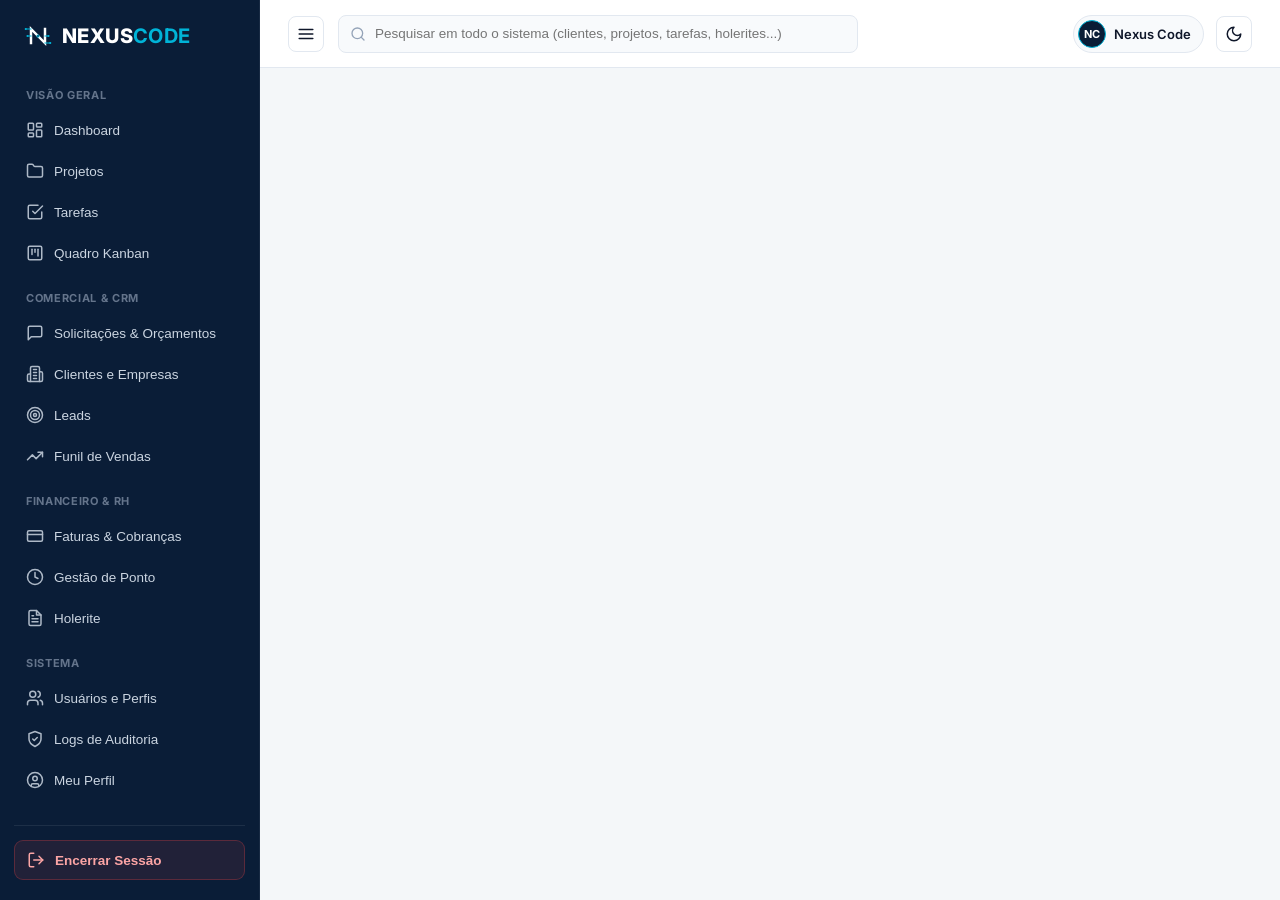
==== app/index.html @ 9aa19cfd "att" ====
<!doctype html>
<html lang="pt-BR">
<head>
  <meta charset="utf-8">
  <meta name="viewport" content="width=device-width,initial-scale=1">
  <title>Nexus Code | Gestão Empresarial</title>
  <link href="https://fonts.googleapis.com/css2?family=Inter:wght@400;500;600;700;800&display=swap" rel="stylesheet">
  <link rel="icon" type="image/svg+xml" href="../assets/brand/favicon.svg">
  <link rel="alternate icon" type="image/png" href="../img/nexus.png">
  <link rel="stylesheet" href="../assets/css/app.css">
</head>
<body class="crm-app">
  <div class="sidebar-backdrop" id="sidebar-backdrop"></div>

  <div class="shell" id="app-shell">
    <aside class="side" id="app-side">
      <div class="brand">
        <svg viewBox="0 0 320 220" width="28" height="20"><g transform="translate(160, 110)"><path d="M -80 80 L -80 -80 L 80 80 L 80 -80" fill="none" stroke="#FFFFFF" stroke-width="28" stroke-linecap="square" stroke-linejoin="miter"/><path d="M -80 -80 L -140 -80" fill="none" stroke="#00B4D8" stroke-width="12" stroke-linecap="square"/><circle cx="-140" cy="-80" r="12" fill="#00B4D8"/><path d="M -80 0 L -120 0" fill="none" stroke="#00B4D8" stroke-width="12" stroke-linecap="square"/><circle cx="-120" cy="0" r="12" fill="#00B4D8"/><path d="M 80 80 L 140 80" fill="none" stroke="#00B4D8" stroke-width="12" stroke-linecap="square"/><circle cx="140" cy="80" r="12" fill="#00B4D8"/><path d="M 80 0 L 120 0" fill="none" stroke="#00B4D8" stroke-width="12" stroke-linecap="square"/><circle cx="120" cy="0" r="12" fill="#00B4D8"/><circle cx="0" cy="0" r="18" fill="#00B4D8"/><circle cx="0" cy="0" r="8" fill="#0A1D37"/></g></svg>
        <span style="letter-spacing:0.02em; font-weight:800;">NEXUS<b style="color:#00B4D8; font-weight:700;">CODE</b></span>
      </div>

      <nav class="nav" aria-label="Menu principal">
        <div class="nav-group">Visão Geral</div>
        <button data-app-page="dashboard" title="Dashboard">
          <svg viewBox="0 0 24 24" fill="none" stroke="currentColor" stroke-width="2" stroke-linecap="round" stroke-linejoin="round"><rect width="7" height="9" x="3" y="3" rx="1"></rect><rect width="7" height="5" x="14" y="3" rx="1"></rect><rect width="7" height="9" x="14" y="12" rx="1"></rect><rect width="7" height="5" x="3" y="16" rx="1"></rect></svg>
          <span class="nav-label">Dashboard</span>
        </button>
        <button data-app-page="projects" title="Projetos">
          <svg viewBox="0 0 24 24" fill="none" stroke="currentColor" stroke-width="2" stroke-linecap="round" stroke-linejoin="round"><path d="M20 20a2 2 0 0 0 2-2V8a2 2 0 0 0-2-2h-7.9a2 2 0 0 1-1.69-.9L9.6 3.9A2 2 0 0 0 7.93 3H4a2 2 0 0 0-2 2v13a2 2 0 0 0 2 2Z"></path></svg>
          <span class="nav-label">Projetos</span>
        </button>
        <button data-app-page="tasks" title="Tarefas">
          <svg viewBox="0 0 24 24" fill="none" stroke="currentColor" stroke-width="2" stroke-linecap="round" stroke-linejoin="round"><path d="m9 11 3 3L22 4"></path><path d="M21 12v7a2 2 0 0 1-2 2H5a2 2 0 0 1-2-2V5a2 2 0 0 1 2-2h11"></path></svg>
          <span class="nav-label">Tarefas</span>
        </button>
        <button data-app-page="kanban" title="Quadro Kanban">
          <svg viewBox="0 0 24 24" fill="none" stroke="currentColor" stroke-width="2" stroke-linecap="round" stroke-linejoin="round"><rect width="18" height="18" x="3" y="3" rx="2"></rect><path d="M8 7v7"></path><path d="M12 7v4"></path><path d="M16 7v9"></path></svg>
          <span class="nav-label">Quadro Kanban</span>
        </button>

        <div class="nav-group">Comercial &amp; CRM</div>
        <button data-app-page="quotes" title="Solicitações e Orçamentos">
          <svg viewBox="0 0 24 24" fill="none" stroke="currentColor" stroke-width="2" stroke-linecap="round" stroke-linejoin="round"><path d="M21 15a2 2 0 0 1-2 2H7l-4 4V5a2 2 0 0 1 2-2h14a2 2 0 0 1 2 2z"></path></svg>
          <span class="nav-label">Solicitações &amp; Orçamentos</span>
          <span class="nav-badge" id="quotes-nav-badge" style="display:none;">0</span>
        </button>
        <button data-app-page="customers" title="Clientes e Empresas">
          <svg viewBox="0 0 24 24" fill="none" stroke="currentColor" stroke-width="2" stroke-linecap="round" stroke-linejoin="round"><path d="M6 22V4a2 2 0 0 1 2-2h8a2 2 0 0 1 2 2v18Z"></path><path d="M6 12H4a2 2 0 0 0-2 2v6a2 2 0 0 0 2 2h2"></path><path d="M18 9h2a2 2 0 0 1 2 2v9a2 2 0 0 1-2 2h-2"></path><path d="M10 6h4"></path><path d="M10 10h4"></path><path d="M10 14h4"></path><path d="M10 18h4"></path></svg>
          <span class="nav-label">Clientes e Empresas</span>
        </button>
        <button data-app-page="leads" title="Leads">
          <svg viewBox="0 0 24 24" fill="none" stroke="currentColor" stroke-width="2" stroke-linecap="round" stroke-linejoin="round"><circle cx="12" cy="12" r="10"></circle><circle cx="12" cy="12" r="6"></circle><circle cx="12" cy="12" r="2"></circle></svg>
          <span class="nav-label">Leads</span>
        </button>
        <button data-app-page="pipeline" title="Funil de Vendas">
          <svg viewBox="0 0 24 24" fill="none" stroke="currentColor" stroke-width="2" stroke-linecap="round" stroke-linejoin="round"><polyline points="22 7 13.5 15.5 8.5 10.5 2 17"></polyline><polyline points="16 7 22 7 22 13"></polyline></svg>
          <span class="nav-label">Funil de Vendas</span>
        </button>

        <div class="nav-group">Financeiro &amp; RH</div>
        <button data-app-page="invoices" title="Faturas e Cobranças">
          <svg viewBox="0 0 24 24" fill="none" stroke="currentColor" stroke-width="2" stroke-linecap="round" stroke-linejoin="round"><rect width="20" height="14" x="2" y="5" rx="2"></rect><line x1="2" y1="10" x2="22" y2="10"></line></svg>
          <span class="nav-label">Faturas &amp; Cobranças</span>
        </button>
        <button data-app-page="timeclock" title="Gestão de Ponto e Jornada">
          <svg viewBox="0 0 24 24" fill="none" stroke="currentColor" stroke-width="2" stroke-linecap="round" stroke-linejoin="round"><circle cx="12" cy="12" r="10"></circle><polyline points="12 6 12 12 16 14"></polyline></svg>
          <span class="nav-label">Gestão de Ponto</span>
          <span class="nav-badge" id="ponto-nav-badge" style="display:none;">0</span>
        </button>
        <button data-app-page="holerite" title="Holerite e Informe de Rendimentos">
          <svg viewBox="0 0 24 24" fill="none" stroke="currentColor" stroke-width="2" stroke-linecap="round" stroke-linejoin="round"><path d="M14 2H6a2 2 0 0 0-2 2v16a2 2 0 0 0 2 2h12a2 2 0 0 0 2-2V8z"></path><polyline points="14 2 14 8 20 8"></polyline><line x1="16" y1="13" x2="8" y2="13"></line><line x1="16" y1="17" x2="8" y2="17"></line><line x1="10" y1="9" x2="8" y2="9"></line></svg>
          <span class="nav-label">Holerite</span>
        </button>

        <div class="nav-group">Sistema</div>
        <button data-app-page="users" title="Usuários e Perfis">
          <svg viewBox="0 0 24 24" fill="none" stroke="currentColor" stroke-width="2" stroke-linecap="round" stroke-linejoin="round"><path d="M16 21v-2a4 4 0 0 0-4-4H6a4 4 0 0 0-4 4v2"></path><circle cx="9" cy="7" r="4"></circle><path d="M22 21v-2a4 4 0 0 0-3-3.87"></path><path d="M16 3.13a4 4 0 0 1 0 7.75"></path></svg>
          <span class="nav-label">Usuários e Perfis</span>
        </button>
        <button data-app-page="audit" title="Logs de Auditoria">
          <svg viewBox="0 0 24 24" fill="none" stroke="currentColor" stroke-width="2" stroke-linecap="round" stroke-linejoin="round"><path d="M12 22s8-4 8-10V5l-8-3-8 3v7c0 6 8 10 8 10z"></path><path d="m9 12 2 2 4-4"></path></svg>
          <span class="nav-label">Logs de Auditoria</span>
        </button>
        <button data-app-page="profile" title="Meu Perfil">
          <svg viewBox="0 0 24 24" fill="none" stroke="currentColor" stroke-width="2" stroke-linecap="round" stroke-linejoin="round"><circle cx="12" cy="12" r="10"></circle><circle cx="12" cy="10" r="3"></circle><path d="M7 20.662V19a2 2 0 0 1 2-2h6a2 2 0 0 1 2 2v1.662"></path></svg>
          <span class="nav-label">Meu Perfil</span>
        </button>
      </nav>

      <div class="side-footer">
        <button id="app-logout" class="btn-logout" title="Sair do Sistema">
          <svg width="18" height="18" viewBox="0 0 24 24" fill="none" stroke="currentColor" stroke-width="2" stroke-linecap="round" stroke-linejoin="round"><path d="M9 21H5a2 2 0 0 1-2-2V5a2 2 0 0 1 2-2h4"></path><polyline points="16 17 21 12 16 7"></polyline><line x1="21" y1="12" x2="9" y2="12"></line></svg>
          <span class="nav-label">Encerrar Sessão</span>
        </button>
      </div>
    </aside>

    <main class="main">
      <header class="top">
        <div class="top-left">
          <button class="btn secondary icon-only" id="app-menu" title="Recolher ou expandir menu lateral" aria-label="Alternar menu lateral">
            <svg width="18" height="18" viewBox="0 0 24 24" fill="none" stroke="currentColor" stroke-width="2.2" stroke-linecap="round" stroke-linejoin="round"><line x1="3" y1="6" x2="21" y2="6"></line><line x1="3" y1="12" x2="21" y2="12"></line><line x1="3" y1="18" x2="21" y2="18"></line></svg>
          </button>
          <div class="search-box">
            <svg width="16" height="16" viewBox="0 0 24 24" fill="none" stroke="currentColor" stroke-width="2" stroke-linecap="round" stroke-linejoin="round"><circle cx="11" cy="11" r="8"></circle><line x1="21" y1="21" x2="16.65" y2="16.65"></line></svg>
            <input type="search" id="global-search" placeholder="Pesquisar em todo o sistema (clientes, projetos, tarefas, holerites...)">
            <button type="button" id="clear-global-search" class="search-clear-btn" title="Limpar pesquisa" style="display:none;">&times;</button>
          </div>
        </div>

        <div class="top-actions">
          <div class="user-chip" style="cursor:pointer;" onclick="window.nexusGo('profile')" title="Abrir Meu Perfil">
            <div class="user-avatar" id="user-avatar-initials">NC</div>
            <span id="app-user-name">Nexus Code</span>
          </div>
          <button id="app-theme" class="btn secondary icon-only" title="Alternar tema claro ou escuro" aria-label="Alternar tema">
            <svg id="theme-icon" width="18" height="18" viewBox="0 0 24 24" fill="none" stroke="currentColor" stroke-width="2" stroke-linecap="round" stroke-linejoin="round"><path d="M12 3a6 6 0 0 0 9 9 9 9 0 1 1-9-9Z"></path></svg>
          </button>
        </div>
      </header>

      <div class="content" id="app-view"></div>
    </main>
  </div>

  <!-- Modal de Cadastro / Edição Executivo -->
  <dialog id="record-dialog" class="dialog">
    <form id="record-form" class="modal">
      <div class="modal-header">
        <div class="modal-header-main">
          <div class="modal-header-icon" id="record-modal-icon">
            <svg width="20" height="20" viewBox="0 0 24 24" fill="none" stroke="currentColor" stroke-width="2.2" stroke-linecap="round" stroke-linejoin="round"><rect width="18" height="18" x="3" y="3" rx="2"></rect><line x1="12" y1="8" x2="12" y2="16"></line><line x1="8" y1="12" x2="16" y2="12"></line></svg>
          </div>
          <div>
            <h2 id="record-modal-title">Novo registro</h2>
            <p id="record-modal-subtitle" class="modal-subtitle">Preencha os dados abaixo para salvar no sistema</p>
          </div>
        </div>
        <button type="button" class="modal-close-btn" data-close-record aria-label="Fechar janela">&times;</button>
      </div>
      <div class="modal-body" id="dynamic-record-fields"></div>
      <div class="modal-footer">
        <button type="button" class="btn secondary" data-close-record>Cancelar</button>
        <button type="submit" class="btn" id="record-save-btn">Salvar Registro</button>
      </div>
    </form>
  </dialog>

  <!-- Modal MS365 Planner (Detalhes da Tarefa, Checklist e Documentos) -->
  <dialog id="planner-dialog" class="dialog planner-dialog">
    <div id="planner-modal-container" class="modal planner-modal"></div>
  </dialog>

  <!-- Modal Oficial de Holerite / Informe -->
  <dialog id="holerite-dialog" class="dialog planner-dialog">
    <div id="holerite-modal-container" class="modal"></div>
  </dialog>

  <script type="module" src="../assets/js/app.js"></script>
</body>
</html>
---- assets/css/app.css ----
:root {
  --bg: #f4f7f9;
  --surface: #ffffff;
  --surface2: #f8fafc;
  --text: #0f172a;
  --text-light: #475569;
  --muted: #94a3b8;
  --primary: #0096B4;
  --primary-hover: #0A1D37;
  --border: #e2e8f0;
  --danger: #ef4444;
  --ok: #16a34a;
  --sidebar-bg: #0A1D37;
  --sidebar-text: #cbd5e1;
}

.app-dark, body.dark {
  --bg: #0b1120;
  --surface: #111827;
  --surface2: #1e293b;
  --text: #f8fafc;
  --text-light: #94a3b8;
  --muted: #64748b;
  --primary: #3b82f6;
  --primary-hover: #2563eb;
  --border: #1e293b;
  --sidebar-bg: #060a14;
}

* { box-sizing: border-box; }

body {
  margin: 0;
  font-family: 'Inter', system-ui, -apple-system, sans-serif;
  -webkit-font-smoothing: antialiased;
  background: var(--bg);
  color: var(--text);
}

/* ==================== PÁGINA DE LOGIN EXECUTIVA ==================== */
.nc-auth-card {
  position: relative;
  background: #ffffff;
  color: #0f172a;
  border: 1px solid #e2e8f0;
  border-radius: 22px;
  padding: 40px 32px 28px;
  box-shadow: 0 25px 50px -12px rgba(0, 0, 0, 0.45);
  animation: modalPop 0.24s cubic-bezier(0.16, 1, 0.3, 1);
}

@keyframes modalPop {
  from { opacity: 0; transform: translateY(10px) scale(0.98); }
  to { opacity: 1; transform: translateY(0) scale(1); }
}

.nc-auth-header {
  text-align: center;
  margin-bottom: 24px;
}

.nc-auth-logo {
  display: inline-flex;
  align-items: center;
  gap: 8px;
  font-size: 20px;
  font-weight: 800;
  color: #0f172a;
  letter-spacing: -0.02em;
  margin-bottom: 14px;
}

.nc-auth-logo b {
  color: #2563eb;
  font-weight: 500;
}

.nc-auth-header h2 {
  margin: 0 0 6px;
  font-size: 24px;
  font-weight: 700;
  color: #0f172a;
  letter-spacing: -0.02em;
}

.nc-auth-header p {
  margin: 0;
  font-size: 14px;
  color: #64748b;
}

.nc-auth-tabs {
  display: grid;
  grid-template-columns: repeat(3, 1fr);
  background: #f1f5f9;
  padding: 4px;
  border-radius: 12px;
  gap: 4px;
  margin-bottom: 22px;
}

.nc-tab {
  border: none;
  background: transparent;
  color: #64748b;
  font-size: 13px;
  font-weight: 600;
  padding: 9px 8px;
  border-radius: 9px;
  cursor: pointer;
  white-space: nowrap;
  transition: all 0.2s ease;
}

.nc-tab:hover { color: #0f172a; }

.nc-tab.active {
  background: #ffffff;
  color: #0f172a;
  box-shadow: 0 1px 3px rgba(15, 23, 42, 0.12);
}

.nc-auth-form {
  display: flex;
  flex-direction: column;
  gap: 16px;
}

.nc-field {
  display: flex;
  flex-direction: column;
  gap: 6px;
}

.nc-field label {
  font-size: 13px;
  font-weight: 600;
  color: #334155;
}

.nc-label-row {
  display: flex;
  justify-content: space-between;
  align-items: center;
}

.nc-link-btn {
  background: none;
  border: none;
  padding: 0;
  font-size: 12px;
  font-weight: 600;
  color: #2563eb;
  cursor: pointer;
}

.nc-link-btn:hover { text-decoration: underline; }

.nc-input-wrap {
  position: relative;
  display: flex;
  align-items: center;
}

.nc-input-icon {
  position: absolute;
  left: 14px;
  color: #94a3b8;
  pointer-events: none;
}

.nc-input-wrap input {
  width: 100%;
  height: 46px;
  padding: 0 42px;
  border: 1.5px solid #e2e8f0;
  border-radius: 11px;
  background: #f8fafc;
  color: #0f172a;
  font-size: 14px;
  font-weight: 500;
  transition: all 0.2s ease;
}

.nc-input-wrap input::placeholder {
  color: #94a3b8;
  font-weight: 400;
}

.nc-input-wrap input:focus {
  outline: none;
  background: #ffffff;
  border-color: #2563eb;
  box-shadow: 0 0 0 4px rgba(37, 99, 235, 0.12);
}

.nc-eye-btn {
  position: absolute;
  right: 12px;
  background: none;
  border: none;
  color: #94a3b8;
  cursor: pointer;
  padding: 4px;
  display: flex;
  align-items: center;
}

.nc-eye-btn:hover { color: #334155; }

.nc-auth-status {
  font-size: 13px;
  font-weight: 500;
  min-height: 20px;
  border-radius: 8px;
}

.nc-auth-status.error {
  background: #fef2f2;
  color: #dc2626;
  border: 1px solid #fecaca;
  padding: 10px 12px;
}

.nc-auth-status.success {
  background: #f0fdf4;
  color: #15803d;
  border: 1px solid #bbf7d0;
  padding: 10px 12px;
}

.nc-auth-submit {
  width: 100%;
  height: 48px;
  border: none;
  border-radius: 11px;
  background: linear-gradient(135deg, #2563eb 0%, #1d4ed8 100%);
  color: #ffffff;
  font-size: 15px;
  font-weight: 600;
  cursor: pointer;
  display: flex;
  align-items: center;
  justify-content: center;
  gap: 8px;
  box-shadow: 0 10px 20px -5px rgba(37, 99, 235, 0.4);
  transition: all 0.2s ease;
  margin-top: 4px;
}

.nc-auth-submit:hover {
  transform: translateY(-1px);
  box-shadow: 0 14px 24px -5px rgba(37, 99, 235, 0.5);
}

.nc-auth-submit:disabled {
  opacity: 0.7;
  cursor: not-allowed;
  transform: none;
}

.nc-auth-footer {
  margin-top: 22px;
  padding-top: 16px;
  border-top: 1px solid #f1f5f9;
  text-align: center;
  font-size: 12px;
  color: #64748b;
  display: flex;
  align-items: center;
  justify-content: center;
  gap: 6px;
}

/* ==================== SHELL DO SISTEMA CRM ==================== */
body.crm-app {
  overflow: hidden;
}

.shell {
  display: grid;
  grid-template-columns: 260px 1fr;
  height: 100vh;
  overflow: hidden;
  background: var(--bg);
  color: var(--text);
  transition: grid-template-columns 0.25s cubic-bezier(0.4, 0, 0.2, 1);
}

.shell.sidebar-collapsed {
  grid-template-columns: 76px 1fr;
}

.side {
  background: var(--sidebar-bg);
  padding: 20px 14px;
  display: flex;
  flex-direction: column;
  height: 100vh;
  overflow-y: auto;
  overflow-x: hidden;
  border-right: 1px solid rgba(255, 255, 255, 0.06);
  transition: width 0.25s ease, padding 0.25s ease;
}

.brand {
  font-weight: 800;
  font-size: 20px;
  color: #ffffff;
  margin-bottom: 20px;
  padding: 4px 10px;
  display: flex;
  align-items: center;
  gap: 10px;
  white-space: nowrap;
}
.brand svg { flex-shrink: 0; }
.brand b { color: #3b82f6; font-weight: 500; }

.shell.sidebar-collapsed .brand {
  justify-content: center;
  padding: 4px 0;
}
.shell.sidebar-collapsed .brand span {
  display: none;
}

.nav {
  display: flex;
  flex-direction: column;
  gap: 3px;
  flex: 1;
}

.nav-group {
  font-size: 11px;
  text-transform: uppercase;
  color: #64748b;
  font-weight: 700;
  margin: 16px 0 6px 12px;
  letter-spacing: 0.06em;
  white-space: nowrap;
}

.shell.sidebar-collapsed .nav-group {
  height: 1px;
  margin: 12px 8px;
  padding: 0;
  background: rgba(255, 255, 255, 0.08);
  font-size: 0;
  overflow: hidden;
}

.nav button {
  border: 0;
  background: transparent;
  color: var(--sidebar-text);
  padding: 10px 12px;
  border-radius: 9px;
  text-align: left;
  cursor: pointer;
  font-weight: 500;
  font-size: 13.5px;
  transition: all 0.18s ease;
  display: flex;
  align-items: center;
  gap: 10px;
  white-space: nowrap;
  width: 100%;
  min-width: 0;
}

.nav button .nav-label {
  overflow: hidden;
  text-overflow: ellipsis;
  white-space: nowrap;
  flex: 1;
  min-width: 0;
}

.nav button svg {
  width: 18px;
  height: 18px;
  flex-shrink: 0;
  opacity: 0.85;
}

.nav button:hover {
  background: rgba(255, 255, 255, 0.07);
  color: #ffffff;
}
.nav button:hover svg { opacity: 1; }

.nav button.active {
  background: #00B4D8;
  color: #0A1D37;
  color: #ffffff;
  font-weight: 600;
  box-shadow: 0 4px 12px rgba(37, 99, 235, 0.35);
}
.nav button.active svg { opacity: 1; }

.shell.sidebar-collapsed .nav button {
  justify-content: center;
  padding: 11px;
}
.shell.sidebar-collapsed .nav button .nav-label {
  display: none;
}

.side-footer {
  padding-top: 14px;
  margin-top: 14px;
  border-top: 1px solid rgba(255, 255, 255, 0.08);
}

.btn-logout {
  width: 100%;
  border: 1px solid rgba(239, 68, 68, 0.28);
  background: rgba(239, 68, 68, 0.1);
  color: #fca5a5;
  padding: 10px 12px;
  border-radius: 9px;
  font-weight: 600;
  font-size: 13.5px;
  cursor: pointer;
  display: flex;
  align-items: center;
  gap: 10px;
  white-space: nowrap;
  transition: all 0.2s;
}

.btn-logout:hover {
  background: #ef4444;
  color: #ffffff;
}

.shell.sidebar-collapsed .btn-logout {
  justify-content: center;
  padding: 10px;
}
.shell.sidebar-collapsed .btn-logout .nav-label {
  display: none;
}

/* Backdrop Mobile */
.sidebar-backdrop {
  display: none;
  position: fixed;
  inset: 0;
  background: rgba(15, 23, 42, 0.55);
  z-index: 25;
}
.sidebar-backdrop.open {
  display: block;
}

/* Header Superior (Estilo HubSpot / Linear) */
.main {
  min-width: 0;
  height: 100vh;
  overflow-y: auto;
  display: flex;
  flex-direction: column;
}

.top {
  height: 68px;
  min-height: 68px;
  border-bottom: 1px solid var(--border);
  display: flex;
  align-items: center;
  justify-content: space-between;
  padding: 0 28px;
  background: var(--surface);
  position: sticky;
  top: 0;
  z-index: 10;
  gap: 16px;
}

.top-left {
  display: flex;
  align-items: center;
  gap: 14px;
  flex: 1;
}

.search-box {
  position: relative;
  display: flex;
  align-items: center;
  width: min(520px, 100%);
}

.search-box svg {
  position: absolute;
  left: 12px;
  color: var(--muted);
  pointer-events: none;
}

.search-box input {
  width: 100%;
  height: 38px;
  padding: 0 14px 0 36px;
  background: var(--surface2);
  border: 1px solid var(--border);
  border-radius: 8px;
  color: var(--text);
  font-size: 13.5px;
  transition: all 0.2s;
}

.search-box input:focus {
  outline: none;
  border-color: var(--primary);
  background: var(--surface);
  box-shadow: 0 0 0 3px rgba(37, 99, 235, 0.1);
}

.top-actions {
  display: flex;
  align-items: center;
  gap: 12px;
}

.top-breadcrumb {
  font-size: 13px;
  font-weight: 600;
  color: var(--text-light);
  padding: 5px 10px;
  background: var(--surface2);
  border-radius: 6px;
  border: 1px solid var(--border);
}

.user-chip {
  display: flex;
  align-items: center;
  gap: 8px;
  padding: 4px 12px 4px 4px;
  border-radius: 999px;
  background: var(--surface2);
  border: 1px solid var(--border);
  font-size: 13px;
  font-weight: 600;
}

.user-avatar {
  width: 28px;
  height: 28px;
  border-radius: 50%;
  background: #0A1D37;
  border: 1.5px solid #00B4D8;
  color: #ffffff;
  font-size: 11px;
  font-weight: 700;
  display: flex;
  align-items: center;
  justify-content: center;
}

.content {
  padding: 24px 28px 28px;
  flex: 1;
  display: flex;
  flex-direction: column;
  min-height: calc(100vh - 68px);
}

/* Cards & Métricas */
.grid {
  display: grid;
  grid-template-columns: repeat(auto-fit, minmax(230px, 1fr));
  gap: 20px;
}

.card {
  background: var(--surface);
  border: 1px solid var(--border);
  border-radius: 12px;
  padding: 22px;
  box-shadow: 0 1px 2px rgba(15, 23, 42, 0.04);
}

.metric-head {
  display: flex;
  align-items: center;
  justify-content: space-between;
  gap: 10px;
}

.metric-icon {
  width: 34px;
  height: 34px;
  border-radius: 8px;
  background: #0A1D37;
  color: #00B4D8;
  display: flex;
  align-items: center;
  justify-content: center;
}
.app-dark .metric-icon {
  background: rgba(59, 130, 246, 0.15);
  color: #60a5fa;
}

.metric .title {
  color: var(--text-light);
  font-size: 12px;
  font-weight: 700;
  text-transform: uppercase;
  letter-spacing: 0.05em;
}

.metric strong {
  display: block;
  font-size: 28px;
  font-weight: 800;
  margin: 10px 0 8px;
  color: var(--text);
}

.metric .pill-info {
  display: inline-block;
  font-size: 12px;
  font-weight: 600;
  padding: 3px 8px;
  border-radius: 6px;
  background: rgba(0, 180, 216, 0.12);
  color: #0A1D37;
}

.app-dark .metric .pill-info {
  background: rgba(59, 130, 246, 0.15);
  color: #60a5fa;
}

.muted { color: var(--text-light); font-size: 13.5px; }

/* Toolbar & Filter Tabs */
.toolbar {
  display: flex;
  justify-content: space-between;
  align-items: center;
  gap: 16px;
  margin-bottom: 20px;
  flex-wrap: wrap;
}

.toolbar h1 {
  margin: 0 0 4px;
  font-size: 22px;
  font-weight: 700;
}

.filter-bar {
  display: flex;
  gap: 8px;
  margin-bottom: 16px;
  border-bottom: 1px solid var(--border);
  padding-bottom: 12px;
  flex-wrap: wrap;
}

.filter-pill {
  background: transparent;
  border: 1px solid transparent;
  color: var(--text-light);
  padding: 6px 12px;
  border-radius: 8px;
  font-size: 13px;
  font-weight: 600;
  cursor: pointer;
  display: inline-flex;
  align-items: center;
  gap: 6px;
}

.filter-pill:hover {
  background: var(--surface2);
  color: var(--text);
}

.filter-pill.active {
  background: var(--surface);
  border-color: var(--border);
  color: var(--primary);
  box-shadow: 0 1px 2px rgba(0,0,0,0.04);
}

.filter-count {
  background: var(--surface2);
  color: var(--text-light);
  font-size: 11px;
  padding: 2px 6px;
  border-radius: 999px;
}

/* Botões */
.btn {
  border: 0;
  border-radius: 8px;
  padding: 9px 16px;
  background: var(--primary);
  color: #ffffff;
  font-weight: 600;
  font-size: 13.5px;
  cursor: pointer;
  display: inline-flex;
  align-items: center;
  gap: 6px;
  transition: all 0.15s;
}

.btn:hover { background: var(--primary-hover); }

.btn.secondary {
  background: var(--surface);
  color: var(--text);
  border: 1px solid var(--border);
}

.btn.secondary:hover { background: var(--surface2); }

.btn.icon-only {
  width: 36px;
  height: 36px;
  padding: 0;
  justify-content: center;
}

/* Tabelas estilo HubSpot */
.table-wrap {
  overflow-x: auto;
  padding: 0;
  flex: 1;
  display: flex;
  flex-direction: column;
}

.table {
  width: 100%;
  border-collapse: collapse;
  font-size: 13.5px;
  table-layout: auto;
}

.table thead {
  background: var(--surface2);
  border-bottom: 1px solid var(--border);
}

.table th {
  text-align: left;
  padding: 12px 18px;
  font-weight: 600;
  color: var(--text-light);
  font-size: 12px;
  text-transform: uppercase;
  letter-spacing: 0.04em;
  white-space: nowrap;
}

.table td {
  padding: 14px 18px;
  border-bottom: 1px solid var(--border);
  vertical-align: middle;
  white-space: normal;
  word-wrap: break-word;
}

.table tbody tr:hover {
  background: var(--surface2);
}

.table tbody tr:last-child td {
  border-bottom: none;
}

.row-entity {
  display: flex;
  align-items: center;
  gap: 10px;
}

.row-avatar {
  width: 32px;
  height: 32px;
  border-radius: 50%;
  background: #dbeafe;
  color: #1d4ed8;
  font-weight: 700;
  font-size: 12px;
  display: flex;
  align-items: center;
  justify-content: center;
  flex-shrink: 0;
}

.badge {
  display: inline-block;
  padding: 4px 10px;
  border-radius: 6px;
  background: #f1f5f9;
  color: #475569;
  font-size: 12px;
  font-weight: 600;
  text-transform: capitalize;
}

.app-dark .badge { background: #1e293b; color: #cbd5e1; }
.badge.ativo, .badge.pago, .badge.concluido, .badge.concluida { background: #dcfce7; color: #166534; }
.badge.em_andamento, .badge.fazendo, .badge.proposta { background: #dbeafe; color: #1e40af; }
.badge.pendente, .badge.negociacao, .badge.planejamento, .badge.homologacao, .badge.revisao { background: #fef3c7; color: #92400e; }
.badge.atrasado, .badge.cancelado, .badge.inativo { background: #fee2e2; color: #991b1b; }

/* Kanban & Funil de Vendas (Tela Cheia) */
.app-kanban {
  display: grid;
  grid-template-columns: repeat(4, minmax(250px, 1fr));
  gap: 18px;
  flex: 1;
  min-height: 0;
  align-items: stretch;
  overflow-x: auto;
}

.app-column {
  background: var(--surface2);
  border: 1px solid var(--border);
  border-radius: 12px;
  padding: 16px;
  display: flex;
  flex-direction: column;
  min-height: calc(100vh - 190px);
  height: 100%;
  transition: border-color 0.2s, background 0.2s;
}

.app-column-header {
  display: flex;
  justify-content: space-between;
  align-items: center;
  padding-bottom: 10px;
  margin-bottom: 6px;
  border-bottom: 1px solid var(--border);
  flex-shrink: 0;
}

.app-column-body {
  flex: 1;
  overflow-y: auto;
  display: flex;
  flex-direction: column;
}

.app-column.drag-over {
  border-color: var(--primary);
  background: rgba(37, 99, 235, 0.05);
}

.app-ticket {
  background: var(--surface);
  border: 1px solid var(--border);
  border-radius: 10px;
  padding: 14px;
  margin-top: 10px;
  box-shadow: 0 1px 2px rgba(0,0,0,0.03);
  cursor: grab;
}

.app-ticket:active { cursor: grabbing; }

/* ==================== MODAIS EXECUTIVOS (CYBER & ENTERPRISE) ==================== */
.dialog {
  border: 0;
  background: transparent;
  width: min(760px, 95vw);
  max-height: 92vh;
  padding: 0;
  overflow: visible;
}

.dialog.dialog-lg {
  width: min(860px, 96vw);
}

.dialog.planner-dialog {
  width: min(940px, 96vw);
}

.dialog::backdrop {
  background: rgba(6, 18, 36, 0.74);
  backdrop-filter: blur(7px);
  -webkit-backdrop-filter: blur(7px);
}

.modal {
  background: var(--surface);
  color: var(--text);
  padding: 0;
  border: 1px solid rgba(0, 180, 216, 0.28);
  border-radius: 18px;
  box-shadow: 0 30px 60px -12px rgba(6, 18, 36, 0.55);
  overflow: hidden;
  display: flex;
  flex-direction: column;
  max-height: 92vh;
  animation: modalPop 0.22s cubic-bezier(0.16, 1, 0.3, 1);
}

.modal-header {
  display: flex;
  justify-content: space-between;
  align-items: center;
  gap: 16px;
  padding: 20px 26px;
  margin: 0;
  background: linear-gradient(135deg, #061224 0%, #0A1D37 65%, #0E2B52 100%);
  color: #ffffff;
  border-bottom: 2px solid #00B4D8;
  flex-shrink: 0;
}

.modal-header-main {
  display: flex;
  align-items: center;
  gap: 14px;
  min-width: 0;
}

.modal-header-icon {
  width: 42px;
  height: 42px;
  border-radius: 12px;
  background: rgba(0, 180, 216, 0.16);
  border: 1px solid rgba(0, 180, 216, 0.42);
  color: #00B4D8;
  display: flex;
  align-items: center;
  justify-content: center;
  flex-shrink: 0;
}

.modal-header h2 {
  margin: 0;
  font-size: 18px;
  font-weight: 800;
  color: #ffffff;
  letter-spacing: -0.01em;
}

.modal-subtitle {
  margin: 3px 0 0;
  font-size: 12.5px;
  color: #94a3b8;
  font-weight: 400;
}

.modal-close-btn {
  width: 34px;
  height: 34px;
  border-radius: 10px;
  border: 1px solid rgba(255, 255, 255, 0.16);
  background: rgba(255, 255, 255, 0.06);
  color: #cbd5e1;
  font-size: 20px;
  line-height: 1;
  cursor: pointer;
  display: flex;
  align-items: center;
  justify-content: center;
  flex-shrink: 0;
  transition: all 0.18s ease;
}

.modal-close-btn:hover {
  background: #00B4D8;
  border-color: #00B4D8;
  color: #0A1D37;
}

.modal-body {
  padding: 22px 26px;
  overflow-y: auto;
  flex: 1;
  display: flex;
  flex-direction: column;
  gap: 16px;
}

.modal-footer {
  display: flex;
  justify-content: flex-end;
  align-items: center;
  gap: 10px;
  margin: 0;
  padding: 16px 26px;
  background: var(--surface2);
  border-top: 1px solid var(--border);
  flex-shrink: 0;
}

.modal-section-card {
  background: var(--surface2);
  border: 1px solid var(--border);
  border-radius: 12px;
  padding: 16px 18px;
  display: flex;
  flex-direction: column;
  gap: 14px;
}

.modal-section-title {
  display: flex;
  align-items: center;
  gap: 8px;
  font-size: 12.5px;
  font-weight: 800;
  text-transform: uppercase;
  letter-spacing: 0.05em;
  color: #0A1D37;
  padding-bottom: 8px;
  border-bottom: 1px solid var(--border);
}

.app-dark .modal-section-title {
  color: #00B4D8;
}

.modal-section-step {
  display: inline-flex;
  align-items: center;
  justify-content: center;
  width: 22px;
  height: 22px;
  border-radius: 6px;
  background: #0A1D37;
  color: #00B4D8;
  font-size: 11px;
  font-weight: 800;
}

.formgrid {
  display: grid;
  grid-template-columns: 1fr 1fr;
  gap: 14px;
}

.formgrid-3 {
  display: grid;
  grid-template-columns: repeat(3, 1fr);
  gap: 14px;
}

.formgrid label, .formgrid-3 label, .field-full {
  display: flex;
  flex-direction: column;
  gap: 6px;
  font-size: 12.5px;
  font-weight: 600;
  color: var(--text-light);
}

.modal input, .modal select, .modal textarea {
  width: 100%;
  background: var(--surface);
  color: var(--text);
  border: 1.5px solid var(--border);
  padding: 10px 12px;
  border-radius: 9px;
  font-size: 13.5px;
  font-family: inherit;
  transition: border-color 0.18s ease, box-shadow 0.18s ease;
}

.modal input:focus, .modal select:focus, .modal textarea:focus {
  outline: none;
  border-color: #00B4D8;
  box-shadow: 0 0 0 3px rgba(0, 180, 216, 0.14);
}

/* Dropdown de busca CBO */
.cbo-search-wrap {
  position: relative;
}

.cbo-results-list {
  position: absolute;
  top: calc(100% + 4px);
  left: 0;
  right: 0;
  z-index: 40;
  background: var(--surface);
  border: 1.5px solid #00B4D8;
  border-radius: 10px;
  box-shadow: 0 16px 32px rgba(10, 29, 55, 0.22);
  max-height: 210px;
  overflow-y: auto;
  display: none;
}

.cbo-results-list.open {
  display: block;
}

.cbo-option-item {
  padding: 9px 12px;
  border-bottom: 1px solid var(--border);
  cursor: pointer;
  display: flex;
  align-items: center;
  justify-content: space-between;
  gap: 10px;
  font-size: 13px;
}

.cbo-option-item:last-child {
  border-bottom: none;
}

.cbo-option-item:hover {
  background: rgba(0, 180, 216, 0.1);
}

.cbo-code-pill {
  background: #0A1D37;
  color: #00B4D8;
  font-family: monospace;
  font-weight: 700;
  font-size: 11.5px;
  padding: 2px 8px;
  border-radius: 6px;
  flex-shrink: 0;
}

/* Pré-visualização do Cálculo Automático de Holerite */
.payroll-preview-box {
  background: linear-gradient(135deg, #061224 0%, #0A1D37 100%);
  color: #ffffff;
  border: 1px solid rgba(0, 180, 216, 0.4);
  border-radius: 14px;
  padding: 18px 20px;
}

.payroll-preview-grid {
  display: grid;
  grid-template-columns: repeat(4, 1fr);
  gap: 10px;
  margin: 12px 0;
}

.payroll-kpi-mini {
  background: rgba(255, 255, 255, 0.06);
  border: 1px solid rgba(0, 180, 216, 0.22);
  border-radius: 10px;
  padding: 10px 12px;
}

.payroll-kpi-mini span {
  display: block;
  font-size: 11px;
  color: #94a3b8;
  margin-bottom: 3px;
}

.payroll-kpi-mini strong {
  font-size: 14.5px;
  font-weight: 800;
  color: #ffffff;
}

.payroll-net-banner {
  display: flex;
  justify-content: space-between;
  align-items: center;
  gap: 12px;
  padding: 12px 16px;
  border-radius: 10px;
  background: rgba(0, 180, 216, 0.15);
  border: 1px solid rgba(0, 180, 216, 0.45);
  margin-top: 12px;
}

/* ==================== GESTÃO DE PONTO & JORNADA ==================== */
.ponto-hero-grid {
  display: grid;
  grid-template-columns: 1.15fr 1.4fr;
  gap: 18px;
  margin-bottom: 18px;
}

@media (max-width: 1024px) {
  .ponto-hero-grid {
    grid-template-columns: 1fr;
  }
  .payroll-preview-grid {
    grid-template-columns: repeat(2, 1fr);
  }
}

.ponto-clock-card {
  background: linear-gradient(135deg, #061224 0%, #0A1D37 65%, #0F2E56 100%);
  color: #ffffff;
  border: 1px solid rgba(0, 180, 216, 0.35);
  border-radius: 14px;
  padding: 22px 24px;
  display: flex;
  flex-direction: column;
  justify-content: space-between;
  gap: 14px;
}

.ponto-live-time {
  font-size: 38px;
  font-weight: 900;
  letter-spacing: 0.04em;
  color: #00B4D8;
  font-variant-numeric: tabular-nums;
  line-height: 1.1;
}

.ponto-punch-grid {
  display: grid;
  grid-template-columns: repeat(2, 1fr);
  gap: 10px;
}

.ponto-punch-btn {
  border: 1.5px solid rgba(0, 180, 216, 0.38);
  background: rgba(255, 255, 255, 0.05);
  color: #ffffff;
  border-radius: 11px;
  padding: 12px 14px;
  text-align: left;
  cursor: pointer;
  display: flex;
  align-items: center;
  justify-content: space-between;
  gap: 10px;
  transition: all 0.18s ease;
}

.ponto-punch-btn:hover:not(:disabled) {
  background: #00B4D8;
  border-color: #00B4D8;
  color: #0A1D37;
  transform: translateY(-1px);
}

.ponto-punch-btn.next-step {
  background: #00B4D8;
  border-color: #00B4D8;
  color: #0A1D37;
  font-weight: 800;
  box-shadow: 0 8px 20px rgba(0, 180, 216, 0.35);
}

.ponto-punch-btn:disabled {
  opacity: 0.55;
  cursor: not-allowed;
}

@media (max-width: 900px) {
  .shell, .shell.sidebar-collapsed { grid-template-columns: 1fr; }
  .side {
    position: fixed;
    left: 0;
    top: 0;
    z-index: 30;
    transform: translateX(-100%);
    transition: transform 0.25s ease;
    width: 260px;
  }
  .side.open { transform: translateX(0); }
  .shell.sidebar-collapsed .brand span,
  .shell.sidebar-collapsed .nav button .nav-label,
  .shell.sidebar-collapsed .btn-logout .nav-label { display: inline; }
  .shell.sidebar-collapsed .nav button { justify-content: flex-start; padding: 10px 12px; }
  .top-breadcrumb { display: none; }
}

@media (max-width: 640px) {
  .formgrid, .formgrid-3 { grid-template-columns: 1fr; }
  .nc-auth-card { padding: 28px 20px 22px; }
  .ponto-punch-grid { grid-template-columns: 1fr; }
}

/* Badge de contador no menu lateral e status de solicitações */
.nav-badge {
  margin-left: auto;
  flex-shrink: 0;
  background: #ef4444;
  color: #ffffff;
  font-size: 11px;
  font-weight: 700;
  padding: 2px 7px;
  border-radius: 999px;
  line-height: 1.2;
}
.shell.sidebar-collapsed .nav-badge {
  display: none;
}

.badge.novo { background: #fee2e2; color: #b91c1c; }
.badge.em_atendimento { background: #fef3c7; color: #92400e; }
.badge.respondido { background: #dcfce7; color: #166534; }
.badge.convertido { background: #dbeafe; color: #1e40af; }
.badge.arquivado { background: #f1f5f9; color: #475569; }

.quote-box {
  background: var(--surface2);
  border: 1px solid var(--border);
  border-radius: 10px;
  padding: 14px 16px;
  margin-bottom: 16px;
  font-size: 14px;
  line-height: 1.55;
  white-space: pre-wrap;
}

.quote-reply-box {
  background: rgba(37, 99, 235, 0.06);
  border: 1px solid rgba(37, 99, 235, 0.25);
  border-radius: 10px;
  padding: 14px 16px;
  margin-bottom: 16px;
  font-size: 14px;
  line-height: 1.55;
  white-space: pre-wrap;
}

.dashboard-panels {
  margin-top: 20px;
  display: grid;
  grid-template-columns: repeat(auto-fit, minmax(340px, 1fr));
  gap: 20px;
  flex: 1;
  align-items: stretch;
}
.dashboard-panels > .card {
  display: flex;
  flex-direction: column;
}

/* ==================== MODAIS DE CONFIRMAÇÃO & TOASTS CORPORATIVOS ==================== */
.btn.danger {
  background: #dc2626;
  color: #ffffff;
}
.btn.danger:hover {
  background: #b91c1c;
}
.btn:disabled {
  opacity: 0.65;
  cursor: not-allowed;
}

.nc-sys-dialog {
  width: min(440px, 94vw);
}

.nc-confirm-modal {
  padding: 24px 26px;
  animation: modalPop 0.2s cubic-bezier(0.16, 1, 0.3, 1);
}

.nc-confirm-top {
  display: flex;
  align-items: center;
  justify-content: space-between;
  margin-bottom: 14px;
}

.nc-confirm-badge {
  width: 44px;
  height: 44px;
  border-radius: 12px;
  display: flex;
  align-items: center;
  justify-content: center;
}
.nc-confirm-badge.danger,
.nc-confirm-badge.error {
  background: #fee2e2;
  color: #dc2626;
}
.nc-confirm-badge.warning {
  background: #fef3c7;
  color: #d97706;
}
.nc-confirm-badge.primary,
.nc-confirm-badge.success {
  background: #dbeafe;
  color: #2563eb;
}

.app-dark .nc-confirm-badge.danger,
.app-dark .nc-confirm-badge.error {
  background: rgba(239, 68, 68, 0.16);
  color: #f87171;
}
.app-dark .nc-confirm-badge.warning {
  background: rgba(245, 158, 11, 0.16);
  color: #fbbf24;
}
.app-dark .nc-confirm-badge.primary,
.app-dark .nc-confirm-badge.success {
  background: rgba(59, 130, 246, 0.16);
  color: #60a5fa;
}

.nc-confirm-title {
  margin: 0 0 8px;
  font-size: 18px;
  font-weight: 700;
  color: var(--text);
}

.nc-confirm-msg {
  margin: 0;
  font-size: 14px;
  line-height: 1.55;
  color: var(--text-light);
}

.nc-confirm-detail {
  margin-top: 12px;
  padding: 10px 12px;
  border-radius: 8px;
  background: var(--surface2);
  border: 1px solid var(--border);
  font-size: 12.5px;
  color: var(--text-light);
  line-height: 1.45;
}

.nc-inline-error {
  margin-top: 14px;
  padding: 10px 12px;
  border-radius: 8px;
  background: #fef2f2;
  border: 1px solid #fecaca;
  color: #dc2626;
  font-size: 13px;
  font-weight: 500;
}

.app-dark .nc-inline-error {
  background: rgba(239, 68, 68, 0.14);
  border-color: rgba(239, 68, 68, 0.35);
  color: #fca5a5;
}

.nc-confirm-actions {
  display: flex;
  justify-content: flex-end;
  gap: 10px;
  margin-top: 22px;
  padding-top: 16px;
  border-top: 1px solid var(--border);
}

/* Stack de Notificações (Toast) */
.nc-toast-stack {
  position: fixed;
  bottom: 22px;
  right: 22px;
  z-index: 9999;
  display: flex;
  flex-direction: column;
  gap: 10px;
  max-width: min(380px, 92vw);
  pointer-events: none;
}

.nc-toast {
  pointer-events: auto;
  display: flex;
  align-items: center;
  gap: 10px;
  padding: 12px 14px;
  border-radius: 12px;
  background: #0f172a;
  color: #f8fafc;
  border: 1px solid rgba(255, 255, 255, 0.1);
  box-shadow: 0 16px 32px -8px rgba(0, 0, 0, 0.35);
  font-size: 13.5px;
  font-weight: 500;
  opacity: 0;
  transform: translateY(10px);
  transition: opacity 0.2s ease, transform 0.2s ease;
}

.nc-toast.show {
  opacity: 1;
  transform: translateY(0);
}

.nc-toast-icon {
  width: 26px;
  height: 26px;
  border-radius: 8px;
  display: flex;
  align-items: center;
  justify-content: center;
  flex-shrink: 0;
}
.nc-toast-success .nc-toast-icon {
  background: rgba(22, 163, 74, 0.22);
  color: #4ade80;
}
.nc-toast-error .nc-toast-icon {
  background: rgba(239, 68, 68, 0.22);
  color: #f87171;
}
.nc-toast-info .nc-toast-icon {
  background: rgba(59, 130, 246, 0.22);
  color: #60a5fa;
}

.nc-toast-msg {
  flex: 1;
  line-height: 1.4;
}

.nc-toast-close {
  background: transparent;
  border: 0;
  color: #94a3b8;
  cursor: pointer;
  padding: 4px;
  display: flex;
  align-items: center;
}
.nc-toast-close:hover {
  color: #ffffff;
}

/* ==================== PERFIL PROFISSIONAL, CURRÍCULO & LGPD ==================== */
.profile-shell {
  width: 100%;
  flex: 1;
  display: flex;
  flex-direction: column;
  gap: 16px;
}

.profile-header-card {
  display: flex;
  align-items: center;
  justify-content: space-between;
  gap: 16px;
  flex-wrap: wrap;
  padding: 16px 22px;
}

.profile-columns {
  display: grid;
  grid-template-columns: repeat(2, minmax(0, 1fr));
  gap: 18px;
  flex: 1;
  align-items: stretch;
}

.profile-col-card {
  display: flex;
  flex-direction: column;
  justify-content: space-between;
  gap: 16px;
  padding: 20px 22px;
}

.profile-section {
  padding-top: 14px;
  border-top: 1px solid var(--border);
}

.profile-section-title {
  margin: 0 0 2px;
  font-size: 14px;
  font-weight: 700;
  color: var(--text);
  display: flex;
  align-items: center;
  gap: 8px;
}

.profile-section-sub {
  margin: 0 0 12px;
  font-size: 12px;
  color: var(--text-light);
}

.profile-grid {
  display: grid;
  grid-template-columns: repeat(2, minmax(0, 1fr));
  gap: 12px;
}

.profile-grid-personal {
  display: grid;
  grid-template-columns: 1fr 150px 1fr;
  gap: 12px;
}

.profile-grid-addr-top {
  display: grid;
  grid-template-columns: 130px 1.4fr 1fr;
  gap: 12px;
}

.profile-grid-addr-bottom {
  display: grid;
  grid-template-columns: 1fr 110px;
  gap: 12px;
  margin-top: 12px;
}

@media (max-width: 1180px) {
  .profile-columns {
    grid-template-columns: 1fr;
  }
}

@media (max-width: 768px) {
  .profile-grid,
  .profile-grid-personal,
  .profile-grid-addr-top,
  .profile-grid-addr-bottom {
    grid-template-columns: 1fr;
  }
}

.nc-input {
  width: 100%;
  background: var(--surface2);
  color: var(--text);
  border: 1px solid var(--border);
  padding: 8px 11px;
  border-radius: 8px;
  font-size: 13.5px;
  font-family: inherit;
  transition: border-color 0.15s, background 0.15s, box-shadow 0.15s;
}

.nc-input:focus {
  outline: none;
  border-color: var(--primary);
  background: var(--surface);
  box-shadow: 0 0 0 3px rgba(37, 99, 235, 0.12);
}

.nc-input[readonly] {
  opacity: 0.72;
  cursor: not-allowed;
}

.lgpd-box {
  background: rgba(37, 99, 235, 0.05);
  border: 1px solid rgba(37, 99, 235, 0.32);
  border-radius: 10px;
  padding: 14px 16px;
  display: flex;
  align-items: flex-start;
  gap: 12px;
}

.lgpd-box svg {
  color: var(--primary);
  flex-shrink: 0;
  margin-top: 2px;
}

.lgpd-box p {
  margin: 0 0 8px;
  font-size: 12px;
  line-height: 1.5;
  color: var(--text);
}

.lgpd-check-row {
  display: flex;
  align-items: flex-start;
  gap: 8px;
  font-size: 12.5px;
  font-weight: 600;
  cursor: pointer;
  color: var(--text);
}

.lgpd-check-row input[type="checkbox"] {
  width: 15px;
  height: 15px;
  margin-top: 2px;
  accent-color: var(--primary);
  flex-shrink: 0;
}

.lgpd-meta {
  margin-top: 6px;
  font-size: 11px;
  color: var(--ok);
  font-weight: 600;
}

.profile-footer-actions {
  display: flex;
  justify-content: flex-end;
  align-items: center;
  gap: 12px;
  padding-top: 12px;
  border-top: 1px solid var(--border);
}

/* ==================== BARRA DE PESQUISA GLOBAL APRIMORADA ==================== */
.search-box input {
  padding-right: 32px;
}
.search-clear-btn {
  position: absolute;
  right: 8px;
  background: transparent;
  border: 0;
  color: var(--muted);
  font-size: 18px;
  line-height: 1;
  cursor: pointer;
  padding: 2px 6px;
  border-radius: 6px;
}
.search-clear-btn:hover {
  color: var(--text);
  background: var(--border);
}

.global-search-banner {
  margin-bottom: 18px;
  border: 1px solid rgba(37, 99, 235, 0.35);
  background: var(--surface);
}
.global-search-grid {
  display: grid;
  grid-template-columns: repeat(auto-fit, minmax(260px, 1fr));
  gap: 12px;
  margin-top: 12px;
}
.search-hit-item {
  display: flex;
  align-items: center;
  justify-content: space-between;
  gap: 10px;
  padding: 10px 12px;
  border-radius: 9px;
  background: var(--surface2);
  border: 1px solid var(--border);
  cursor: pointer;
  transition: border-color 0.15s, transform 0.15s;
}
.search-hit-item:hover {
  border-color: var(--primary);
  transform: translateY(-1px);
}

/* ==================== DASHBOARD: PRÓXIMOS ANIVERSARIANTES DE EMPRESA & DO MÊS ==================== */
.dashboard-layout {
  display: flex;
  flex-direction: column;
  gap: 18px;
  flex: 1;
  min-height: 0;
}
.dashboard-panels {
  margin-top: 0;
  display: grid;
  grid-template-columns: repeat(2, minmax(0, 1fr));
  gap: 18px;
  flex: 1;
  min-height: 190px;
  align-items: stretch;
}
@media (max-width: 960px) {
  .dashboard-panels {
    grid-template-columns: 1fr;
  }
}
.dashboard-panels > .card {
  display: flex;
  flex-direction: column;
  overflow-y: auto;
}

.anniv-sections-grid {
  display: grid;
  grid-template-columns: 1.35fr 1fr;
  gap: 18px;
  flex-shrink: 0;
}
@media (max-width: 1180px) {
  .anniv-sections-grid {
    grid-template-columns: 1fr;
  }
}

.anniv-section-block {
  background: transparent;
  padding: 4px 0 2px;
}

.anniv-section-header {
  display: flex;
  align-items: center;
  gap: 10px;
  margin-bottom: 14px;
}
.anniv-section-header svg {
  color: #64748b;
  flex-shrink: 0;
}
.anniv-section-header h3 {
  margin: 0;
  font-size: 18px;
  font-weight: 800;
  color: var(--text);
  letter-spacing: -0.015em;
}

.anniv-cards-row {
  display: flex;
  gap: 14px;
  overflow-x: auto;
  padding-bottom: 4px;
}

.anniv-person-card {
  flex: 0 0 176px;
  min-width: 168px;
  background: var(--surface);
  border: 1px solid var(--border);
  border-radius: 16px;
  padding: 22px 14px 20px;
  text-align: center;
  box-shadow: 0 4px 14px rgba(15, 23, 42, 0.05);
  transition: transform 0.18s ease, box-shadow 0.18s ease, border-color 0.18s ease;
  display: flex;
  flex-direction: column;
  align-items: center;
  justify-content: center;
}
.anniv-person-card:hover {
  transform: translateY(-2px);
  border-color: rgba(37, 99, 235, 0.35);
  box-shadow: 0 10px 22px rgba(15, 23, 42, 0.09);
}

.anniv-photo-circle {
  width: 78px;
  height: 78px;
  border-radius: 50%;
  object-fit: cover;
  margin: 0 auto 14px;
  background: #0f172a;
  color: #ffffff;
  font-weight: 800;
  font-size: 22px;
  display: flex;
  align-items: center;
  justify-content: center;
  overflow: hidden;
  border: 2px solid var(--border);
  flex-shrink: 0;
}
.anniv-photo-circle img {
  width: 100%;
  height: 100%;
  object-fit: cover;
  display: block;
}

.anniv-person-name {
  font-size: 14px;
  font-weight: 800;
  color: var(--text);
  text-transform: uppercase;
  letter-spacing: 0.04em;
  margin-bottom: 6px;
  max-width: 100%;
  overflow: hidden;
  text-overflow: ellipsis;
  white-space: nowrap;
}

.anniv-person-tenure {
  font-size: 13.5px;
  font-weight: 500;
  color: var(--text-light);
  margin-bottom: 3px;
}

.anniv-person-date {
  font-size: 13.5px;
  font-weight: 500;
  color: var(--text-light);
}

.anniv-empty-card {
  width: 100%;
  background: var(--surface);
  border: 1px dashed var(--border);
  border-radius: 14px;
  padding: 22px 18px;
  font-size: 13px;
  color: var(--text-light);
}

.user-avatar img,
.row-avatar img {
  width: 100%;
  height: 100%;
  object-fit: cover;
  border-radius: 50%;
  display: block;
}

/* ==================== QUADRO KANBAN ESTILO MICROSOFT PLANNER (MS365) ==================== */
.planner-board {
  display: grid;
  grid-template-columns: repeat(4, minmax(275px, 1fr));
  gap: 16px;
  flex: 1;
  min-height: 0;
  align-items: stretch;
  overflow-x: auto;
}
.planner-bucket {
  background: var(--surface2);
  border: 1px solid var(--border);
  border-radius: 12px;
  display: flex;
  flex-direction: column;
  height: 100%;
  min-height: calc(100vh - 185px);
  overflow: hidden;
  transition: border-color 0.2s, background 0.2s;
}
.planner-bucket.drag-over {
  border-color: var(--primary);
  background: rgba(37, 99, 235, 0.06);
}
.planner-bucket-bar {
  height: 4px;
  width: 100%;
  flex-shrink: 0;
}
.planner-bucket-head {
  padding: 12px 14px 10px;
  display: flex;
  align-items: center;
  justify-content: space-between;
  gap: 8px;
  border-bottom: 1px solid var(--border);
  flex-shrink: 0;
}
.planner-add-inline {
  width: 100%;
  border: 1px dashed var(--border);
  background: var(--surface);
  color: var(--primary);
  font-weight: 600;
  font-size: 13px;
  padding: 8px 12px;
  border-radius: 8px;
  cursor: pointer;
  display: flex;
  align-items: center;
  justify-content: center;
  gap: 6px;
  margin-bottom: 10px;
  transition: all 0.15s;
}
.planner-add-inline:hover {
  border-color: var(--primary);
  background: rgba(37, 99, 235, 0.06);
}
.planner-bucket-body {
  padding: 12px;
  flex: 1;
  overflow-y: auto;
  display: flex;
  flex-direction: column;
  gap: 10px;
}

.planner-card {
  background: var(--surface);
  border: 1px solid var(--border);
  border-radius: 10px;
  padding: 13px 14px;
  box-shadow: 0 1px 3px rgba(15, 23, 42, 0.05);
  cursor: pointer;
  transition: transform 0.15s, box-shadow 0.15s, border-color 0.15s;
  display: flex;
  flex-direction: column;
  gap: 9px;
}
.planner-card:hover {
  border-color: var(--primary);
  box-shadow: 0 6px 16px rgba(37, 99, 235, 0.1);
  transform: translateY(-1px);
}
.planner-card.completed .planner-card-title {
  text-decoration: line-through;
  color: var(--muted);
}

.planner-card-top {
  display: flex;
  align-items: center;
  justify-content: space-between;
  gap: 8px;
}
.planner-project-tag {
  font-size: 11px;
  font-weight: 600;
  color: var(--primary);
  background: rgba(37, 99, 235, 0.1);
  padding: 2px 8px;
  border-radius: 5px;
  max-width: 185px;
  overflow: hidden;
  text-overflow: ellipsis;
  white-space: nowrap;
}

.prio-badge {
  font-size: 10.5px;
  font-weight: 700;
  padding: 2px 7px;
  border-radius: 5px;
  text-transform: uppercase;
  letter-spacing: 0.03em;
}
.prio-baixa { background: #f1f5f9; color: #475569; }
.prio-media { background: #dbeafe; color: #1d4ed8; }
.prio-alta { background: #fef3c7; color: #b45309; }
.prio-urgente { background: #fee2e2; color: #b91c1c; }

.planner-title-row {
  display: flex;
  align-items: flex-start;
  gap: 9px;
}
.planner-check-circle {
  width: 19px;
  height: 19px;
  border-radius: 50%;
  border: 2px solid var(--muted);
  background: transparent;
  color: #ffffff;
  display: flex;
  align-items: center;
  justify-content: center;
  flex-shrink: 0;
  margin-top: 1px;
  cursor: pointer;
  padding: 0;
  transition: all 0.15s;
}
.planner-check-circle:hover {
  border-color: var(--ok);
}
.planner-check-circle.checked {
  background: var(--ok);
  border-color: var(--ok);
}
.planner-card-title {
  font-size: 13.5px;
  font-weight: 700;
  color: var(--text);
  line-height: 1.38;
  word-break: break-word;
}
.planner-card-desc {
  font-size: 12px;
  color: var(--text-light);
  line-height: 1.45;
  display: -webkit-box;
  -webkit-line-clamp: 2;
  -webkit-box-orient: vertical;
  overflow: hidden;
}

.planner-meta-chips {
  display: flex;
  flex-wrap: wrap;
  gap: 6px;
}
.planner-chip {
  display: inline-flex;
  align-items: center;
  gap: 4px;
  font-size: 11px;
  font-weight: 600;
  padding: 2px 7px;
  border-radius: 5px;
  background: var(--surface2);
  border: 1px solid var(--border);
  color: var(--text-light);
}
.planner-chip.overdue {
  background: #fee2e2;
  border-color: #fecaca;
  color: #b91c1c;
}
.planner-chip.done {
  background: #dcfce7;
  border-color: #bbf7d0;
  color: #166534;
}

.planner-card-footer {
  display: flex;
  align-items: center;
  justify-content: space-between;
  gap: 8px;
  padding-top: 8px;
  border-top: 1px solid var(--border);
}
.planner-assignee {
  display: flex;
  align-items: center;
  gap: 6px;
  font-size: 11.5px;
  color: var(--text-light);
  font-weight: 500;
  min-width: 0;
}
.planner-assignee span {
  overflow: hidden;
  text-overflow: ellipsis;
  white-space: nowrap;
}

/* Modal MS365 Planner */
.planner-dialog {
  width: min(860px, 96vw);
}
.planner-modal {
  padding: 0;
  max-height: 92vh;
  overflow: hidden;
  display: flex;
  flex-direction: column;
}
.planner-modal-grid {
  display: grid;
  grid-template-columns: 1.35fr 1fr;
  gap: 20px;
}
@media (max-width: 780px) {
  .planner-modal-grid {
    grid-template-columns: 1fr;
  }
}
.planner-box {
  background: var(--surface2);
  border: 1px solid var(--border);
  border-radius: 10px;
  padding: 14px;
  margin-bottom: 14px;
}
.planner-checklist-item {
  display: flex;
  align-items: center;
  gap: 8px;
  padding: 6px 8px;
  border-radius: 7px;
  background: var(--surface);
  border: 1px solid var(--border);
  margin-bottom: 6px;
}
.planner-checklist-item.checked span {
  text-decoration: line-through;
  color: var(--muted);
}
.planner-attachment-row {
  display: flex;
  align-items: center;
  justify-content: space-between;
  gap: 10px;
  padding: 8px 10px;
  border-radius: 8px;
  background: var(--surface);
  border: 1px solid var(--border);
  margin-bottom: 6px;
  font-size: 12.5px;
}

/* ==================== HOLERITE & FOLHA DE PAGAMENTO ==================== */
.holerite-slip {
  background: #ffffff;
  color: #0f172a;
  border: 1px solid #cbd5e1;
  border-radius: 10px;
  padding: 24px;
  font-size: 13px;
}
.holerite-slip-header {
  display: flex;
  justify-content: space-between;
  align-items: flex-start;
  border-bottom: 2px solid #0f172a;
  padding-bottom: 14px;
  margin-bottom: 16px;
  gap: 16px;
}
.holerite-slip-table {
  width: 100%;
  border-collapse: collapse;
  margin: 14px 0;
}
.holerite-slip-table th,
.holerite-slip-table td {
  border: 1px solid #cbd5e1;
  padding: 8px 12px;
  text-align: left;
}
.holerite-slip-table th {
  background: #f1f5f9;
  font-size: 11.5px;
  text-transform: uppercase;
}
@media print {
  body * { visibility: hidden; }
  #holerite-printable, #holerite-printable * { visibility: visible; }
  #holerite-printable {
    position: fixed;
    left: 0;
    top: 0;
    width: 100%;
    border: none;
  }
}
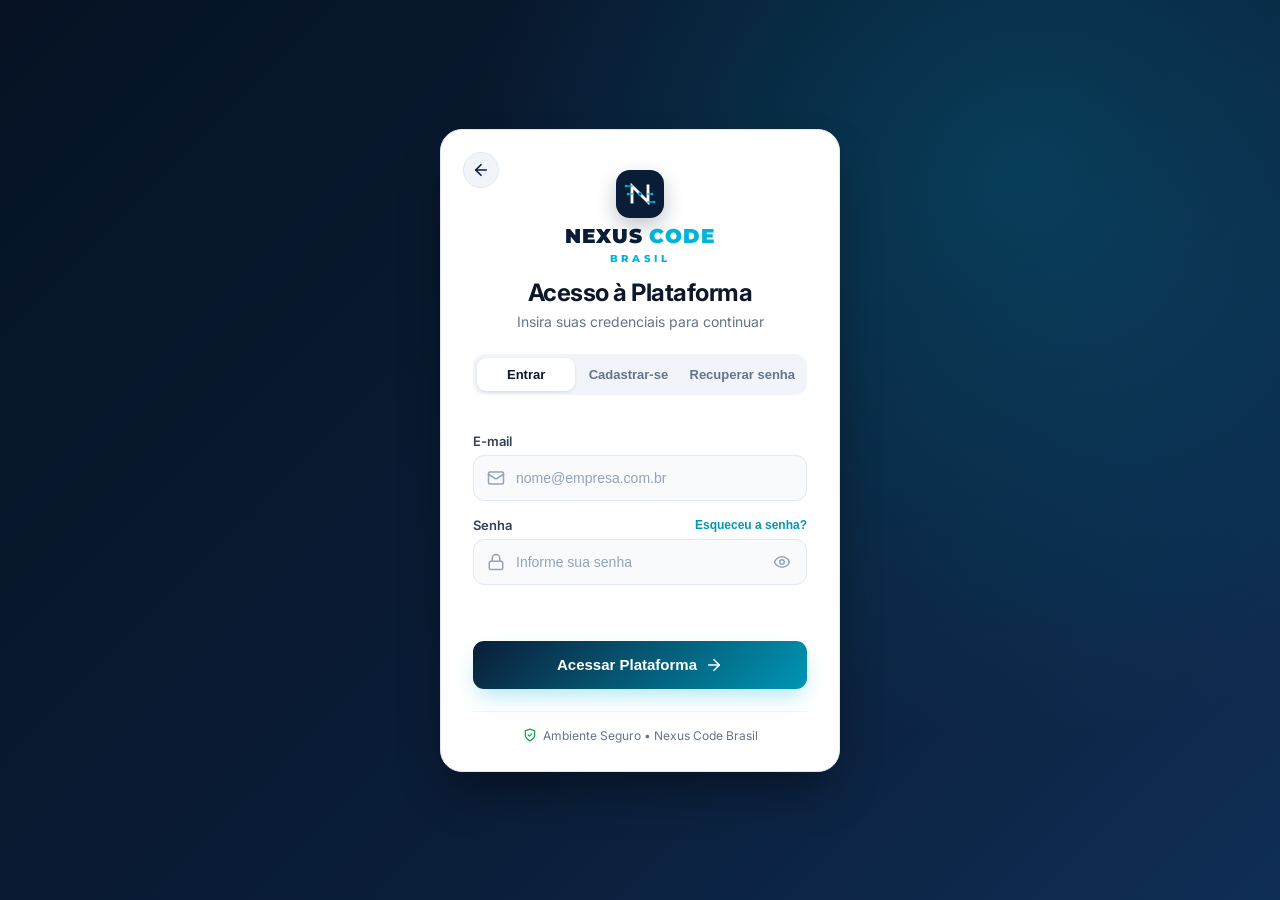
==== commit 7bc78bb7: "att" ====
--- a/app/index.html
+++ b/app/index.html
@@ -3,7 +3,7 @@
 <head>
   <meta charset="utf-8">
   <meta name="viewport" content="width=device-width,initial-scale=1">
-  <title>Nexus Code | Gestão Empresarial</title>
+  <title>Nexus Code | Gestão Empresarial ERP &amp; CRM</title>
   <link href="https://fonts.googleapis.com/css2?family=Inter:wght@400;500;600;700;800&display=swap" rel="stylesheet">
   <link rel="icon" type="image/svg+xml" href="../assets/brand/favicon.svg">
   <link rel="alternate icon" type="image/png" href="../img/nexus.png">
@@ -20,7 +20,7 @@
       </div>
 
       <nav class="nav" aria-label="Menu principal">
-        <div class="nav-group">Visão Geral</div>
+        <div class="nav-group">Visão Geral &amp; Operações</div>
         <button data-app-page="dashboard" title="Dashboard">
           <svg viewBox="0 0 24 24" fill="none" stroke="currentColor" stroke-width="2" stroke-linecap="round" stroke-linejoin="round"><rect width="7" height="9" x="3" y="3" rx="1"></rect><rect width="7" height="5" x="14" y="3" rx="1"></rect><rect width="7" height="9" x="14" y="12" rx="1"></rect><rect width="7" height="5" x="3" y="16" rx="1"></rect></svg>
           <span class="nav-label">Dashboard</span>
@@ -37,15 +37,23 @@
           <svg viewBox="0 0 24 24" fill="none" stroke="currentColor" stroke-width="2" stroke-linecap="round" stroke-linejoin="round"><rect width="18" height="18" x="3" y="3" rx="2"></rect><path d="M8 7v7"></path><path d="M12 7v4"></path><path d="M16 7v9"></path></svg>
           <span class="nav-label">Quadro Kanban</span>
         </button>
-
-        <div class="nav-group">Comercial &amp; CRM</div>
+        <button data-app-page="timesheet" title="Timesheet e Rentabilidade">
+          <svg viewBox="0 0 24 24" fill="none" stroke="currentColor" stroke-width="2" stroke-linecap="round" stroke-linejoin="round"><circle cx="12" cy="12" r="10"></circle><polyline points="12 6 12 12 16 14"></polyline></svg>
+          <span class="nav-label">Timesheet &amp; Horas</span>
+        </button>
+
+        <div class="nav-group">Comercial &amp; Suporte</div>
         <button data-app-page="quotes" title="Solicitações e Orçamentos">
           <svg viewBox="0 0 24 24" fill="none" stroke="currentColor" stroke-width="2" stroke-linecap="round" stroke-linejoin="round"><path d="M21 15a2 2 0 0 1-2 2H7l-4 4V5a2 2 0 0 1 2-2h14a2 2 0 0 1 2 2z"></path></svg>
           <span class="nav-label">Solicitações &amp; Orçamentos</span>
           <span class="nav-badge" id="quotes-nav-badge" style="display:none;">0</span>
         </button>
+        <button data-app-page="propostas" title="Propostas Comerciais e Contratos">
+          <svg viewBox="0 0 24 24" fill="none" stroke="currentColor" stroke-width="2" stroke-linecap="round" stroke-linejoin="round"><path d="M14 2H6a2 2 0 0 0-2 2v16a2 2 0 0 0 2 2h12a2 2 0 0 0 2-2V8z"></path><polyline points="14 2 14 8 20 8"></polyline><path d="m9 15 2 2 4-4"></path></svg>
+          <span class="nav-label">Propostas &amp; Contratos</span>
+        </button>
         <button data-app-page="customers" title="Clientes e Empresas">
-          <svg viewBox="0 0 24 24" fill="none" stroke="currentColor" stroke-width="2" stroke-linecap="round" stroke-linejoin="round"><path d="M6 22V4a2 2 0 0 1 2-2h8a2 2 0 0 1 2 2v18Z"></path><path d="M6 12H4a2 2 0 0 0-2 2v6a2 2 0 0 0 2 2h2"></path><path d="M18 9h2a2 2 0 0 1 2 2v9a2 2 0 0 1-2 2h-2"></path><path d="M10 6h4"></path><path d="M10 10h4"></path><path d="M10 14h4"></path><path d="M10 18h4"></path></svg>
+          <svg viewBox="0 0 24 24" fill="none" stroke="currentColor" stroke-width="2" stroke-linecap="round" stroke-linejoin="round"><path d="M6 22V4a2 2 0 0 1 2-2h8a2 2 0 0 1 2 2v18Z"></path><path d="M6 12H4a2 2 0 0 0-2 2v6a2 2 0 0 0 2 2h2"></path><path d="M18 9h2a2 2 0 0 1 2 2v9a2 2 0 0 1-2 2h-2"></path></svg>
           <span class="nav-label">Clientes e Empresas</span>
         </button>
         <button data-app-page="leads" title="Leads">
@@ -56,11 +64,28 @@
           <svg viewBox="0 0 24 24" fill="none" stroke="currentColor" stroke-width="2" stroke-linecap="round" stroke-linejoin="round"><polyline points="22 7 13.5 15.5 8.5 10.5 2 17"></polyline><polyline points="16 7 22 7 22 13"></polyline></svg>
           <span class="nav-label">Funil de Vendas</span>
         </button>
+        <button data-app-page="chamados" title="Central de Suporte e Chamados">
+          <svg viewBox="0 0 24 24" fill="none" stroke="currentColor" stroke-width="2" stroke-linecap="round" stroke-linejoin="round"><path d="M3 18v-6a9 9 0 0 1 18 0v6"></path><path d="M21 19a2 2 0 0 1-2 2h-1a2 2 0 0 1-2-2v-3a2 2 0 0 1 2-2h3zM3 19a2 2 0 0 0 2 2h1a2 2 0 0 0 2-2v-3a2 2 0 0 0-2-2H3z"></path></svg>
+          <span class="nav-label">Suporte &amp; Chamados</span>
+          <span class="nav-badge" id="chamados-nav-badge" style="display:none;">0</span>
+        </button>
 
         <div class="nav-group">Financeiro &amp; RH</div>
+        <button data-app-page="dre" title="DRE Gerencial e Fluxo de Caixa">
+          <svg viewBox="0 0 24 24" fill="none" stroke="currentColor" stroke-width="2" stroke-linecap="round" stroke-linejoin="round"><line x1="18" y1="20" x2="18" y2="10"></line><line x1="12" y1="20" x2="12" y2="4"></line><line x1="6" y1="20" x2="6" y2="14"></line></svg>
+          <span class="nav-label">DRE &amp; Fluxo de Caixa</span>
+        </button>
         <button data-app-page="invoices" title="Faturas e Cobranças">
           <svg viewBox="0 0 24 24" fill="none" stroke="currentColor" stroke-width="2" stroke-linecap="round" stroke-linejoin="round"><rect width="20" height="14" x="2" y="5" rx="2"></rect><line x1="2" y1="10" x2="22" y2="10"></line></svg>
           <span class="nav-label">Faturas &amp; Cobranças</span>
+        </button>
+        <button data-app-page="despesas" title="Contas a Pagar e Despesas">
+          <svg viewBox="0 0 24 24" fill="none" stroke="currentColor" stroke-width="2" stroke-linecap="round" stroke-linejoin="round"><path d="M12 2v20M17 5H9.5a3.5 3.5 0 0 0 0 7h5a3.5 3.5 0 0 1 0 7H6"></path></svg>
+          <span class="nav-label">Contas a Pagar</span>
+        </button>
+        <button data-app-page="contratos" title="Contratos Recorrentes MRR">
+          <svg viewBox="0 0 24 24" fill="none" stroke="currentColor" stroke-width="2" stroke-linecap="round" stroke-linejoin="round"><path d="M21 12a9 9 0 0 0-9-9 9.75 9.75 0 0 0-6.74 2.74L3 8"></path><path d="M3 3v5h5"></path><path d="M3 12a9 9 0 0 0 9 9 9.75 9.75 0 0 0 6.74-2.74L21 16"></path><path d="M16 16h5v5"></path></svg>
+          <span class="nav-label">Contratos Recorrentes</span>
         </button>
         <button data-app-page="timeclock" title="Gestão de Ponto e Jornada">
           <svg viewBox="0 0 24 24" fill="none" stroke="currentColor" stroke-width="2" stroke-linecap="round" stroke-linejoin="round"><circle cx="12" cy="12" r="10"></circle><polyline points="12 6 12 12 16 14"></polyline></svg>
@@ -68,14 +93,22 @@
           <span class="nav-badge" id="ponto-nav-badge" style="display:none;">0</span>
         </button>
         <button data-app-page="holerite" title="Holerite e Informe de Rendimentos">
-          <svg viewBox="0 0 24 24" fill="none" stroke="currentColor" stroke-width="2" stroke-linecap="round" stroke-linejoin="round"><path d="M14 2H6a2 2 0 0 0-2 2v16a2 2 0 0 0 2 2h12a2 2 0 0 0 2-2V8z"></path><polyline points="14 2 14 8 20 8"></polyline><line x1="16" y1="13" x2="8" y2="13"></line><line x1="16" y1="17" x2="8" y2="17"></line><line x1="10" y1="9" x2="8" y2="9"></line></svg>
+          <svg viewBox="0 0 24 24" fill="none" stroke="currentColor" stroke-width="2" stroke-linecap="round" stroke-linejoin="round"><path d="M14 2H6a2 2 0 0 0-2 2v16a2 2 0 0 0 2 2h12a2 2 0 0 0 2-2V8z"></path><polyline points="14 2 14 8 20 8"></polyline><line x1="16" y1="13" x2="8" y2="13"></line><line x1="16" y1="17" x2="8" y2="17"></line></svg>
           <span class="nav-label">Holerite</span>
         </button>
 
-        <div class="nav-group">Sistema</div>
+        <div class="nav-group">Infraestrutura &amp; Sistema</div>
+        <button data-app-page="ativos" title="Ativos, Domínios e Cofre de Acessos">
+          <svg viewBox="0 0 24 24" fill="none" stroke="currentColor" stroke-width="2" stroke-linecap="round" stroke-linejoin="round"><rect width="20" height="8" x="2" y="2" rx="2" ry="2"></rect><rect width="20" height="8" x="2" y="14" rx="2" ry="2"></rect><line x1="6" y1="6" x2="6.01" y2="6"></line><line x1="6" y1="18" x2="6.01" y2="18"></line></svg>
+          <span class="nav-label">Ativos &amp; Domínios</span>
+        </button>
         <button data-app-page="users" title="Usuários e Perfis">
           <svg viewBox="0 0 24 24" fill="none" stroke="currentColor" stroke-width="2" stroke-linecap="round" stroke-linejoin="round"><path d="M16 21v-2a4 4 0 0 0-4-4H6a4 4 0 0 0-4 4v2"></path><circle cx="9" cy="7" r="4"></circle><path d="M22 21v-2a4 4 0 0 0-3-3.87"></path><path d="M16 3.13a4 4 0 0 1 0 7.75"></path></svg>
           <span class="nav-label">Usuários e Perfis</span>
+        </button>
+        <button data-app-page="empresa" title="Configurações da Empresa e Permissões">
+          <svg viewBox="0 0 24 24" fill="none" stroke="currentColor" stroke-width="2" stroke-linecap="round" stroke-linejoin="round"><circle cx="12" cy="12" r="3"></circle><path d="M19.4 15a1.65 1.65 0 0 0 .33 1.82l.06.06a2 2 0 0 1 0 2.83 2 2 0 0 1-2.83 0l-.06-.06a1.65 1.65 0 0 0-1.82-.33 1.65 1.65 0 0 0-1 1.51V21a2 2 0 0 1-2 2 2 2 0 0 1-2-2v-.09A1.65 1.65 0 0 0 9 19.4a1.65 1.65 0 0 0-1.82.33l-.06.06a2 2 0 0 1-2.83 0 2 2 0 0 1 0-2.83l.06-.06a1.65 1.65 0 0 0 .33-1.82 1.65 1.65 0 0 0-1.51-1H3a2 2 0 0 1-2-2 2 2 0 0 1 2-2h.09A1.65 1.65 0 0 0 4.6 9a1.65 1.65 0 0 0-.33-1.82l-.06-.06a2 2 0 0 1 0-2.83 2 2 0 0 1 2.83 0l.06.06a1.65 1.65 0 0 0 1.82.33H9a1.65 1.65 0 0 0 1-1.51V3a2 2 0 0 1 2-2 2 2 0 0 1 2 2v.09a1.65 1.65 0 0 0 1 1.51 1.65 1.65 0 0 0 1.82-.33l.06-.06a2 2 0 0 1 2.83 0 2 2 0 0 1 0 2.83l-.06.06a1.65 1.65 0 0 0-.33 1.82V9a1.65 1.65 0 0 0 1.51 1H21a2 2 0 0 1 2 2 2 2 0 0 1-2 2h-.09a1.65 1.65 0 0 0-1.51 1z"></path></svg>
+          <span class="nav-label">Empresa &amp; Permissões</span>
         </button>
         <button data-app-page="audit" title="Logs de Auditoria">
           <svg viewBox="0 0 24 24" fill="none" stroke="currentColor" stroke-width="2" stroke-linecap="round" stroke-linejoin="round"><path d="M12 22s8-4 8-10V5l-8-3-8 3v7c0 6 8 10 8 10z"></path><path d="m9 12 2 2 4-4"></path></svg>
@@ -103,12 +136,20 @@
           </button>
           <div class="search-box">
             <svg width="16" height="16" viewBox="0 0 24 24" fill="none" stroke="currentColor" stroke-width="2" stroke-linecap="round" stroke-linejoin="round"><circle cx="11" cy="11" r="8"></circle><line x1="21" y1="21" x2="16.65" y2="16.65"></line></svg>
-            <input type="search" id="global-search" placeholder="Pesquisar em todo o sistema (clientes, projetos, tarefas, holerites...)">
+            <input type="search" id="global-search" placeholder="Pesquisar em todo o sistema (clientes, projetos, propostas, chamados...)">
             <button type="button" id="clear-global-search" class="search-clear-btn" title="Limpar pesquisa" style="display:none;">&times;</button>
           </div>
         </div>
 
         <div class="top-actions">
+          <div class="notif-wrap" style="position:relative;">
+            <button id="app-notif-btn" class="btn secondary icon-only" title="Notificações do sistema" aria-label="Notificações">
+              <svg width="18" height="18" viewBox="0 0 24 24" fill="none" stroke="currentColor" stroke-width="2" stroke-linecap="round" stroke-linejoin="round"><path d="M6 8a6 6 0 0 1 12 0c0 7 3 9 3 9H3s3-2 3-9"></path><path d="M10.3 21a1.94 1.94 0 0 0 3.4 0"></path></svg>
+              <span id="app-notif-count" class="notif-dot" style="display:none;">0</span>
+            </button>
+            <div id="app-notif-popover" class="notif-popover" style="display:none;"></div>
+          </div>
+
           <div class="user-chip" style="cursor:pointer;" onclick="window.nexusGo('profile')" title="Abrir Meu Perfil">
             <div class="user-avatar" id="user-avatar-initials">NC</div>
             <span id="app-user-name">Nexus Code</span>
@@ -151,7 +192,7 @@
     <div id="planner-modal-container" class="modal planner-modal"></div>
   </dialog>
 
-  <!-- Modal Oficial de Holerite / Informe -->
+  <!-- Modal Oficial de Holerite / Proposta / Chamado -->
   <dialog id="holerite-dialog" class="dialog planner-dialog">
     <div id="holerite-modal-container" class="modal"></div>
   </dialog>
--- a/assets/css/app.css
+++ b/assets/css/app.css
@@ -2245,3 +2245,166 @@
     border: none;
   }
 }
+
+
+/* ==================== NOTIFICAÇÕES, GRÁFICOS DRE, CHAMADOS & PORTAL ENTERPRISE ==================== */
+.notif-dot {
+  position: absolute;
+  top: -5px;
+  right: -5px;
+  min-width: 18px;
+  height: 18px;
+  padding: 0 5px;
+  border-radius: 999px;
+  background: #ef4444;
+  color: #ffffff;
+  font-size: 10.5px;
+  font-weight: 800;
+  display: flex;
+  align-items: center;
+  justify-content: center;
+  border: 2px solid var(--surface);
+}
+
+.notif-popover {
+  position: absolute;
+  top: calc(100% + 10px);
+  right: 0;
+  width: min(380px, 92vw);
+  max-height: 440px;
+  overflow-y: auto;
+  background: var(--surface);
+  color: var(--text);
+  border: 1px solid var(--border);
+  border-radius: 14px;
+  box-shadow: 0 22px 45px -10px rgba(6, 18, 36, 0.35);
+  z-index: 60;
+}
+
+.notif-popover-head {
+  padding: 13px 16px;
+  border-bottom: 1px solid var(--border);
+  display: flex;
+  align-items: center;
+  justify-content: space-between;
+  background: var(--surface2);
+  position: sticky;
+  top: 0;
+}
+
+.notif-item {
+  padding: 12px 16px;
+  border-bottom: 1px solid var(--border);
+  cursor: pointer;
+  transition: background 0.15s;
+}
+.notif-item:hover {
+  background: var(--surface2);
+}
+.notif-item.unread {
+  background: rgba(0, 180, 216, 0.08);
+  border-left: 3px solid #00B4D8;
+}
+
+/* Gráficos visuais DRE & Fluxo de Caixa */
+.chart-bars-grid {
+  display: grid;
+  grid-template-columns: repeat(6, 1fr);
+  gap: 14px;
+  align-items: end;
+  height: 210px;
+  padding: 18px 12px 8px;
+  border-bottom: 1px solid var(--border);
+}
+
+.chart-month-col {
+  display: flex;
+  flex-direction: column;
+  align-items: center;
+  height: 100%;
+  justify-content: flex-end;
+  gap: 6px;
+}
+
+.chart-bar-pair {
+  display: flex;
+  align-items: flex-end;
+  gap: 5px;
+  height: 150px;
+  width: 100%;
+  justify-content: center;
+}
+
+.chart-bar-in {
+  width: 16px;
+  border-radius: 5px 5px 0 0;
+  background: linear-gradient(180deg, #00B4D8 0%, #0284c7 100%);
+  min-height: 4px;
+  transition: height 0.3s ease;
+}
+
+.chart-bar-out {
+  width: 16px;
+  border-radius: 5px 5px 0 0;
+  background: linear-gradient(180deg, #f87171 0%, #dc2626 100%);
+  min-height: 4px;
+  transition: height 0.3s ease;
+}
+
+/* Thread de Mensagens de Chamados / Suporte */
+.ticket-thread {
+  display: flex;
+  flex-direction: column;
+  gap: 10px;
+  max-height: 310px;
+  overflow-y: auto;
+  padding: 12px;
+  background: var(--surface2);
+  border: 1px solid var(--border);
+  border-radius: 12px;
+}
+
+.ticket-msg {
+  padding: 11px 14px;
+  border-radius: 11px;
+  background: var(--surface);
+  border: 1px solid var(--border);
+  max-width: 88%;
+}
+
+.ticket-msg.staff {
+  align-self: flex-end;
+  background: rgba(0, 180, 216, 0.09);
+  border-color: rgba(0, 180, 216, 0.35);
+}
+
+.ticket-msg.client {
+  align-self: flex-start;
+}
+
+/* Portal Hero Banner */
+.portal-hero {
+  background: linear-gradient(135deg, #061224 0%, #0A1D37 60%, #0F2E56 100%);
+  color: #ffffff;
+  border: 1px solid rgba(0, 180, 216, 0.35);
+  border-radius: 16px;
+  padding: 24px 26px;
+  display: flex;
+  justify-content: space-between;
+  align-items: center;
+  gap: 18px;
+  flex-wrap: wrap;
+  margin-bottom: 20px;
+}
+
+.pix-box {
+  background: var(--surface2);
+  border: 1.5px dashed #00B4D8;
+  border-radius: 12px;
+  padding: 14px 16px;
+  display: flex;
+  align-items: center;
+  justify-content: space-between;
+  gap: 12px;
+  flex-wrap: wrap;
+}
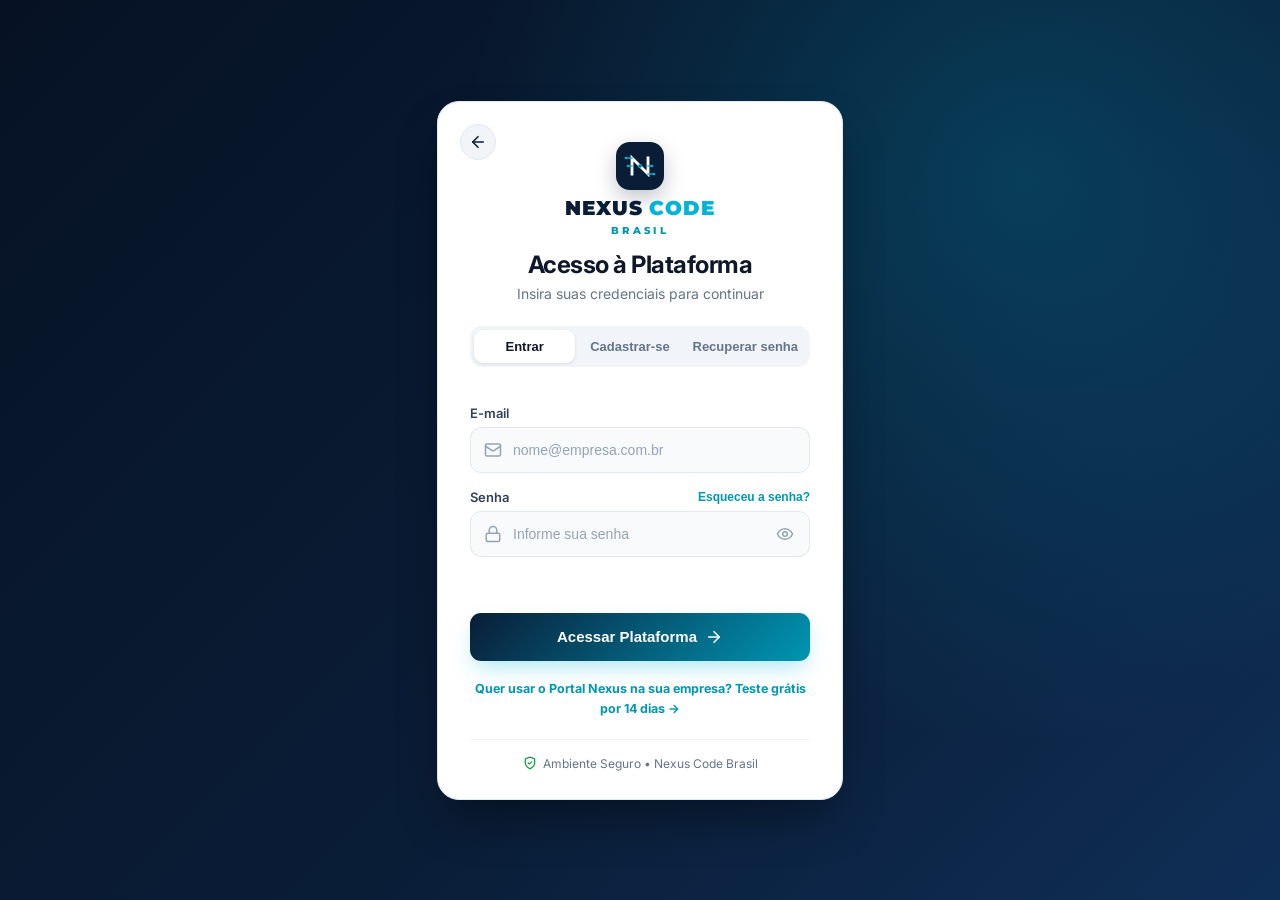
==== commit 4779bb45: "att" ====
--- a/app/index.html
+++ b/app/index.html
@@ -42,6 +42,12 @@
           <span class="nav-label">Timesheet &amp; Horas</span>
         </button>
 
+        <div class="nav-group saas-master-only" style="display:none;">Gestão SaaS (Master)</div>
+        <button data-app-page="saas_tenants" class="saas-master-only" style="display:none;" title="Portais Compradores, Subdomínios e Planos SaaS">
+          <svg viewBox="0 0 24 24" fill="none" stroke="currentColor" stroke-width="2" stroke-linecap="round" stroke-linejoin="round"><circle cx="12" cy="12" r="10"></circle><line x1="2" y1="12" x2="22" y2="12"></line><path d="M12 2a15.3 15.3 0 0 1 4 10 15.3 15.3 0 0 1-4 10 15.3 15.3 0 0 1-4-10 15.3 15.3 0 0 1 4-10z"></path></svg>
+          <span class="nav-label">Portais &amp; Clientes SaaS</span>
+        </button>
+
         <div class="nav-group">Comercial &amp; Suporte</div>
         <button data-app-page="quotes" title="Solicitações e Orçamentos">
           <svg viewBox="0 0 24 24" fill="none" stroke="currentColor" stroke-width="2" stroke-linecap="round" stroke-linejoin="round"><path d="M21 15a2 2 0 0 1-2 2H7l-4 4V5a2 2 0 0 1 2-2h14a2 2 0 0 1 2 2z"></path></svg>
@@ -63,6 +69,10 @@
         <button data-app-page="pipeline" title="Funil de Vendas">
           <svg viewBox="0 0 24 24" fill="none" stroke="currentColor" stroke-width="2" stroke-linecap="round" stroke-linejoin="round"><polyline points="22 7 13.5 15.5 8.5 10.5 2 17"></polyline><polyline points="16 7 22 7 22 13"></polyline></svg>
           <span class="nav-label">Funil de Vendas</span>
+        </button>
+        <button data-app-page="loja" title="Loja e Vitrine do Site">
+          <svg viewBox="0 0 24 24" fill="none" stroke="currentColor" stroke-width="2" stroke-linecap="round" stroke-linejoin="round"><path d="M6 2 3 6v14a2 2 0 0 0 2 2h14a2 2 0 0 0 2-2V6l-3-4Z"></path><path d="M3 6h18"></path><path d="M16 10a4 4 0 0 1-8 0"></path></svg>
+          <span class="nav-label">Loja &amp; Vitrine do Site</span>
         </button>
         <button data-app-page="chamados" title="Central de Suporte e Chamados">
           <svg viewBox="0 0 24 24" fill="none" stroke="currentColor" stroke-width="2" stroke-linecap="round" stroke-linejoin="round"><path d="M3 18v-6a9 9 0 0 1 18 0v6"></path><path d="M21 19a2 2 0 0 1-2 2h-1a2 2 0 0 1-2-2v-3a2 2 0 0 1 2-2h3zM3 19a2 2 0 0 0 2 2h1a2 2 0 0 0 2-2v-3a2 2 0 0 0-2-2H3z"></path></svg>
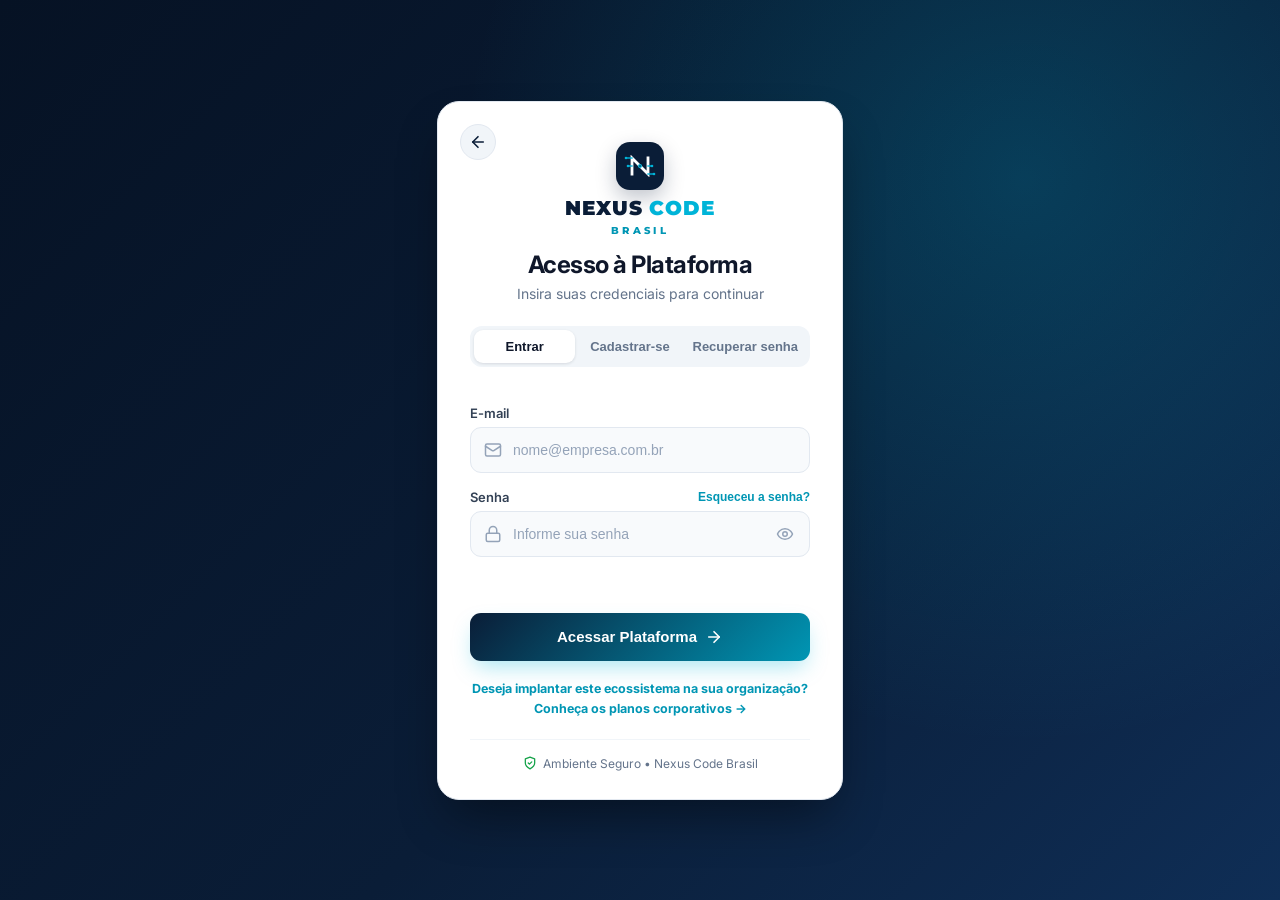
==== commit 8fc274e9: "a" ====
--- a/app/index.html
+++ b/app/index.html
@@ -8,6 +8,12 @@
   <link rel="icon" type="image/svg+xml" href="../assets/brand/favicon.svg">
   <link rel="alternate icon" type="image/png" href="../img/nexus.png">
   <link rel="stylesheet" href="../assets/css/app.css">
+  <script>
+    try {
+      const u = JSON.parse(localStorage.getItem('nexus_user') || 'null');
+      if (u && u.perfil === 'cliente') { window.location.replace('./portal.html'); }
+    } catch (_) {}
+  </script>
 </head>
 <body class="crm-app">
   <div class="sidebar-backdrop" id="sidebar-backdrop"></div>
--- a/assets/css/app.css
+++ b/assets/css/app.css
@@ -1,3 +1,69 @@
+/* ==================== SCROLLBARS EXECUTIVAS (FINAS & CINZA CLARO) ==================== */
+* {
+  box-sizing: border-box;
+  scrollbar-width: thin;
+  scrollbar-color: #cbd5e1 transparent;
+}
+
+html::-webkit-scrollbar,
+body::-webkit-scrollbar,
+div::-webkit-scrollbar,
+section::-webkit-scrollbar,
+aside::-webkit-scrollbar,
+nav::-webkit-scrollbar,
+textarea::-webkit-scrollbar,
+ul::-webkit-scrollbar,
+.main::-webkit-scrollbar,
+.modal-body::-webkit-scrollbar,
+.table-wrap::-webkit-scrollbar,
+.planner-bucket-body::-webkit-scrollbar,
+.app-column-body::-webkit-scrollbar,
+.ticket-thread::-webkit-scrollbar,
+.cbo-results-list::-webkit-scrollbar,
+.notif-popover::-webkit-scrollbar,
+.anniv-cards-row::-webkit-scrollbar {
+  width: 6px;
+  height: 6px;
+}
+
+::-webkit-scrollbar-track {
+  background: transparent;
+}
+
+::-webkit-scrollbar-thumb {
+  background: #cbd5e1;
+  border-radius: 999px;
+  transition: background 0.2s ease;
+}
+
+::-webkit-scrollbar-thumb:hover {
+  background: #94a3b8;
+}
+
+::-webkit-scrollbar-corner {
+  background: transparent;
+}
+
+/* Barra lateral escura e painéis dark com scrollbar sutil translúcida */
+.side,
+.app-dark,
+body.dark,
+.ponto-clock-card,
+.payroll-preview-box {
+  scrollbar-color: rgba(148, 163, 184, 0.32) transparent;
+}
+
+.side::-webkit-scrollbar-thumb,
+.app-dark ::-webkit-scrollbar-thumb,
+body.dark ::-webkit-scrollbar-thumb {
+  background: rgba(148, 163, 184, 0.32);
+}
+
+.side::-webkit-scrollbar-thumb:hover,
+.app-dark ::-webkit-scrollbar-thumb:hover,
+body.dark ::-webkit-scrollbar-thumb:hover {
+  background: rgba(148, 163, 184, 0.55);
+}
 
 :root {
   --bg: #f4f7f9;
@@ -647,37 +713,42 @@
   justify-content: space-between;
   align-items: center;
   gap: 16px;
-  margin-bottom: 20px;
+  margin-bottom: 22px;
   flex-wrap: wrap;
 }
 
 .toolbar h1 {
   margin: 0 0 4px;
   font-size: 22px;
-  font-weight: 700;
+  font-weight: 800;
+  letter-spacing: -0.015em;
 }
 
 .filter-bar {
   display: flex;
-  gap: 8px;
-  margin-bottom: 16px;
+  align-items: center;
+  gap: 6px;
+  margin-bottom: 20px;
   border-bottom: 1px solid var(--border);
-  padding-bottom: 12px;
+  padding-bottom: 0;
   flex-wrap: wrap;
 }
 
 .filter-pill {
   background: transparent;
-  border: 1px solid transparent;
+  border: none;
+  border-bottom: 2.5px solid transparent;
   color: var(--text-light);
-  padding: 6px 12px;
-  border-radius: 8px;
-  font-size: 13px;
+  padding: 10px 16px;
+  border-radius: 8px 8px 0 0;
+  font-size: 13.5px;
   font-weight: 600;
   cursor: pointer;
   display: inline-flex;
   align-items: center;
-  gap: 6px;
+  gap: 8px;
+  margin-bottom: -1px;
+  transition: all 0.18s ease;
 }
 
 .filter-pill:hover {
@@ -686,18 +757,26 @@
 }
 
 .filter-pill.active {
-  background: var(--surface);
-  border-color: var(--border);
+  background: transparent;
+  border-bottom-color: var(--primary);
   color: var(--primary);
-  box-shadow: 0 1px 2px rgba(0,0,0,0.04);
+  font-weight: 700;
 }
 
 .filter-count {
   background: var(--surface2);
+  border: 1px solid var(--border);
   color: var(--text-light);
   font-size: 11px;
-  padding: 2px 6px;
+  font-weight: 700;
+  padding: 1px 7px;
   border-radius: 999px;
+}
+
+.filter-pill.active .filter-count {
+  background: rgba(0, 150, 180, 0.12);
+  border-color: rgba(0, 150, 180, 0.3);
+  color: var(--primary);
 }
 
 /* Botões */
@@ -879,33 +958,34 @@
 .dialog {
   border: 0;
   background: transparent;
-  width: min(760px, 95vw);
+  width: min(920px, 94vw);
   max-height: 92vh;
   padding: 0;
+  margin: auto;
   overflow: visible;
 }
 
 .dialog.dialog-lg {
-  width: min(860px, 96vw);
+  width: min(1020px, 95vw);
 }
 
 .dialog.planner-dialog {
-  width: min(940px, 96vw);
+  width: min(1080px, 95vw);
 }
 
 .dialog::backdrop {
-  background: rgba(6, 18, 36, 0.74);
-  backdrop-filter: blur(7px);
-  -webkit-backdrop-filter: blur(7px);
+  background: rgba(6, 18, 36, 0.76);
+  backdrop-filter: blur(8px);
+  -webkit-backdrop-filter: blur(8px);
 }
 
 .modal {
   background: var(--surface);
   color: var(--text);
   padding: 0;
-  border: 1px solid rgba(0, 180, 216, 0.28);
-  border-radius: 18px;
-  box-shadow: 0 30px 60px -12px rgba(6, 18, 36, 0.55);
+  border: 1px solid rgba(0, 180, 216, 0.32);
+  border-radius: 20px;
+  box-shadow: 0 32px 64px -16px rgba(6, 18, 36, 0.6), 0 0 0 1px rgba(255, 255, 255, 0.06);
   overflow: hidden;
   display: flex;
   flex-direction: column;
@@ -913,14 +993,21 @@
   animation: modalPop 0.22s cubic-bezier(0.16, 1, 0.3, 1);
 }
 
+.modal > form {
+  display: flex;
+  flex-direction: column;
+  max-height: 92vh;
+  overflow: hidden;
+}
+
 .modal-header {
   display: flex;
   justify-content: space-between;
   align-items: center;
-  gap: 16px;
-  padding: 20px 26px;
+  gap: 18px;
+  padding: 22px 30px;
   margin: 0;
-  background: linear-gradient(135deg, #061224 0%, #0A1D37 65%, #0E2B52 100%);
+  background: linear-gradient(135deg, #061224 0%, #0A1D37 62%, #0F2E56 100%);
   color: #ffffff;
   border-bottom: 2px solid #00B4D8;
   flex-shrink: 0;
@@ -929,46 +1016,49 @@
 .modal-header-main {
   display: flex;
   align-items: center;
-  gap: 14px;
+  gap: 16px;
   min-width: 0;
 }
 
 .modal-header-icon {
-  width: 42px;
-  height: 42px;
-  border-radius: 12px;
+  width: 46px;
+  height: 46px;
+  border-radius: 13px;
   background: rgba(0, 180, 216, 0.16);
-  border: 1px solid rgba(0, 180, 216, 0.42);
+  border: 1px solid rgba(0, 180, 216, 0.45);
   color: #00B4D8;
   display: flex;
   align-items: center;
   justify-content: center;
   flex-shrink: 0;
+  box-shadow: 0 8px 18px -6px rgba(0, 180, 216, 0.35);
 }
 
 .modal-header h2 {
   margin: 0;
-  font-size: 18px;
+  font-size: 19px;
   font-weight: 800;
   color: #ffffff;
-  letter-spacing: -0.01em;
+  letter-spacing: -0.015em;
+  line-height: 1.25;
 }
 
 .modal-subtitle {
-  margin: 3px 0 0;
-  font-size: 12.5px;
-  color: #94a3b8;
+  margin: 4px 0 0;
+  font-size: 13px;
+  color: #cbd5e1;
   font-weight: 400;
+  line-height: 1.4;
 }
 
 .modal-close-btn {
-  width: 34px;
-  height: 34px;
+  width: 36px;
+  height: 36px;
   border-radius: 10px;
-  border: 1px solid rgba(255, 255, 255, 0.16);
+  border: 1px solid rgba(255, 255, 255, 0.18);
   background: rgba(255, 255, 255, 0.06);
-  color: #cbd5e1;
-  font-size: 20px;
+  color: #e2e8f0;
+  font-size: 21px;
   line-height: 1;
   cursor: pointer;
   display: flex;
@@ -982,106 +1072,131 @@
   background: #00B4D8;
   border-color: #00B4D8;
   color: #0A1D37;
+  transform: rotate(90deg);
 }
 
 .modal-body {
-  padding: 22px 26px;
+  padding: 26px 30px;
   overflow-y: auto;
   flex: 1;
   display: flex;
   flex-direction: column;
-  gap: 16px;
+  gap: 20px;
 }
 
 .modal-footer {
   display: flex;
   justify-content: flex-end;
   align-items: center;
-  gap: 10px;
+  gap: 12px;
   margin: 0;
-  padding: 16px 26px;
+  padding: 18px 30px;
   background: var(--surface2);
   border-top: 1px solid var(--border);
   flex-shrink: 0;
 }
 
+.modal-footer .btn {
+  padding: 10px 20px;
+  font-size: 13.5px;
+  border-radius: 10px;
+}
+
 .modal-section-card {
   background: var(--surface2);
   border: 1px solid var(--border);
-  border-radius: 12px;
-  padding: 16px 18px;
-  display: flex;
-  flex-direction: column;
-  gap: 14px;
+  border-radius: 14px;
+  padding: 20px 22px;
+  display: flex;
+  flex-direction: column;
+  gap: 16px;
+  box-shadow: 0 1px 3px rgba(15, 23, 42, 0.03);
 }
 
 .modal-section-title {
   display: flex;
   align-items: center;
-  gap: 8px;
+  gap: 10px;
   font-size: 12.5px;
   font-weight: 800;
   text-transform: uppercase;
-  letter-spacing: 0.05em;
+  letter-spacing: 0.06em;
   color: #0A1D37;
-  padding-bottom: 8px;
+  padding-bottom: 10px;
   border-bottom: 1px solid var(--border);
 }
 
 .app-dark .modal-section-title {
-  color: #00B4D8;
+  color: #38bdf8;
 }
 
 .modal-section-step {
   display: inline-flex;
   align-items: center;
   justify-content: center;
-  width: 22px;
-  height: 22px;
-  border-radius: 6px;
+  width: 24px;
+  height: 24px;
+  border-radius: 7px;
   background: #0A1D37;
   color: #00B4D8;
-  font-size: 11px;
+  font-size: 11.5px;
   font-weight: 800;
+  flex-shrink: 0;
 }
 
 .formgrid {
   display: grid;
-  grid-template-columns: 1fr 1fr;
-  gap: 14px;
+  grid-template-columns: repeat(2, minmax(0, 1fr));
+  gap: 16px 20px;
 }
 
 .formgrid-3 {
   display: grid;
-  grid-template-columns: repeat(3, 1fr);
-  gap: 14px;
+  grid-template-columns: repeat(3, minmax(0, 1fr));
+  gap: 16px;
 }
 
 .formgrid label, .formgrid-3 label, .field-full {
   display: flex;
   flex-direction: column;
-  gap: 6px;
+  gap: 7px;
   font-size: 12.5px;
   font-weight: 600;
   color: var(--text-light);
 }
 
-.modal input, .modal select, .modal textarea {
+.modal input:not([type="checkbox"]):not([type="radio"]):not([type="color"]),
+.modal select,
+.modal textarea {
   width: 100%;
+  min-height: 42px;
   background: var(--surface);
   color: var(--text);
   border: 1.5px solid var(--border);
-  padding: 10px 12px;
-  border-radius: 9px;
+  padding: 10px 14px;
+  border-radius: 10px;
   font-size: 13.5px;
   font-family: inherit;
-  transition: border-color 0.18s ease, box-shadow 0.18s ease;
+  transition: border-color 0.18s ease, box-shadow 0.18s ease, background 0.18s ease;
+}
+
+.modal textarea {
+  min-height: 84px;
+  line-height: 1.5;
 }
 
 .modal input:focus, .modal select:focus, .modal textarea:focus {
   outline: none;
   border-color: #00B4D8;
-  box-shadow: 0 0 0 3px rgba(0, 180, 216, 0.14);
+  box-shadow: 0 0 0 3.5px rgba(0, 180, 216, 0.15);
+}
+
+.modal input[readonly],
+.modal input:disabled,
+.modal select:disabled {
+  background: var(--surface2);
+  opacity: 0.78;
+  cursor: not-allowed;
 }
 
 /* Dropdown de busca CBO */
@@ -1361,7 +1476,7 @@
 }
 
 .nc-sys-dialog {
-  width: min(440px, 94vw);
+  width: min(500px, 94vw);
 }
 
 .nc-confirm-modal {
@@ -2147,7 +2262,7 @@
 
 /* Modal MS365 Planner */
 .planner-dialog {
-  width: min(860px, 96vw);
+  width: min(1080px, 95vw);
 }
 .planner-modal {
   padding: 0;
@@ -2236,14 +2351,81 @@
 }
 @media print {
   body * { visibility: hidden; }
-  #holerite-printable, #holerite-printable * { visibility: visible; }
-  #holerite-printable {
+  #holerite-printable, #holerite-printable *,
+  #receipt-printable, #receipt-printable * { visibility: visible; }
+  #holerite-printable,
+  #receipt-printable {
     position: fixed;
     left: 0;
     top: 0;
     width: 100%;
     border: none;
+    box-shadow: none;
   }
+}
+
+.digital-receipt-card {
+  background: #ffffff;
+  color: #0f172a;
+  border: 1.5px solid #cbd5e1;
+  border-radius: 16px;
+  overflow: hidden;
+  font-size: 13px;
+  box-shadow: 0 12px 30px rgba(10, 29, 55, 0.08);
+}
+
+.digital-receipt-banner {
+  background: linear-gradient(135deg, #061224 0%, #0A1D37 62%, #0F2E56 100%);
+  color: #ffffff;
+  padding: 22px 26px;
+  border-bottom: 3px solid #00B4D8;
+  display: flex;
+  justify-content: space-between;
+  align-items: center;
+  gap: 16px;
+  flex-wrap: wrap;
+}
+
+.receipt-badge-paid {
+  display: inline-flex;
+  align-items: center;
+  gap: 6px;
+  background: rgba(16, 185, 129, 0.18);
+  border: 1px solid rgba(52, 211, 153, 0.55);
+  color: #34d399;
+  font-size: 11px;
+  font-weight: 800;
+  letter-spacing: 0.06em;
+  text-transform: uppercase;
+  padding: 5px 12px;
+  border-radius: 999px;
+}
+
+.receipt-amount-highlight {
+  background: linear-gradient(135deg, #f8fafc 0%, #eff6ff 100%);
+  border: 1.5px solid #bae6fd;
+  border-radius: 12px;
+  padding: 16px 20px;
+  display: flex;
+  justify-content: space-between;
+  align-items: center;
+  gap: 14px;
+  flex-wrap: wrap;
+  margin-bottom: 16px;
+}
+
+.receipt-auth-box {
+  background: #f0fdf4;
+  border: 1px dashed #16a34a;
+  border-radius: 10px;
+  padding: 12px 16px;
+  display: flex;
+  justify-content: space-between;
+  align-items: center;
+  gap: 12px;
+  flex-wrap: wrap;
+  margin-top: 14px;
+  color: #15803d;
 }
 
 
@@ -2351,35 +2533,141 @@
   transition: height 0.3s ease;
 }
 
-/* Thread de Mensagens de Chamados / Suporte */
+/* ==================== CHAT & SERVICE DESK (MODERN TICKETS) ==================== */
 .ticket-thread {
   display: flex;
   flex-direction: column;
-  gap: 10px;
-  max-height: 310px;
+  gap: 16px;
+  max-height: 420px;
   overflow-y: auto;
-  padding: 12px;
-  background: var(--surface2);
+  padding: 22px 24px;
+  background: var(--surface2, #f8fafc);
   border: 1px solid var(--border);
-  border-radius: 12px;
+  border-radius: 14px;
+  box-shadow: inset 0 2px 6px rgba(0,0,0,0.02);
+}
+
+.ticket-bubble-row {
+  display: flex;
+  gap: 12px;
+  align-items: flex-end;
+}
+
+.ticket-bubble-row.staff {
+  flex-direction: row-reverse;
+}
+
+.ticket-avatar {
+  width: 38px;
+  height: 38px;
+  border-radius: 50%;
+  background: var(--primary, #00B4D8);
+  color: #fff;
+  display: flex;
+  align-items: center;
+  justify-content: center;
+  font-weight: 800;
+  font-size: 14px;
+  flex-shrink: 0;
+  border: 2px solid var(--surface);
+  box-shadow: 0 3px 8px rgba(10, 29, 55, 0.12);
+}
+
+.ticket-bubble-row.client .ticket-avatar {
+  background: var(--text-light, #64748b);
 }
 
 .ticket-msg {
-  padding: 11px 14px;
-  border-radius: 11px;
-  background: var(--surface);
+  padding: 14px 18px;
+  border-radius: 16px;
+  max-width: 85%;
+  font-size: 13.5px;
+  line-height: 1.55;
+  box-shadow: 0 3px 10px rgba(15, 23, 42, 0.05);
+  position: relative;
+}
+
+.ticket-bubble-row.client .ticket-msg {
+  background: var(--surface, #ffffff);
   border: 1px solid var(--border);
-  max-width: 88%;
-}
-
-.ticket-msg.staff {
-  align-self: flex-end;
-  background: rgba(0, 180, 216, 0.09);
-  border-color: rgba(0, 180, 216, 0.35);
-}
-
-.ticket-msg.client {
-  align-self: flex-start;
+  border-bottom-left-radius: 4px;
+  color: var(--text);
+}
+
+.ticket-bubble-row.staff .ticket-msg {
+  background: #0A1D37; /* Nexus Dark */
+  color: #ffffff;
+  border-bottom-right-radius: 4px;
+}
+
+.app-dark .ticket-bubble-row.staff .ticket-msg {
+  background: rgba(0, 180, 216, 0.15);
+  border: 1px solid rgba(0, 180, 216, 0.4);
+  color: #f8fafc;
+}
+
+.ticket-msg-meta {
+  display: flex;
+  align-items: center;
+  gap: 8px;
+  font-size: 11px;
+  font-weight: 700;
+  margin-bottom: 6px;
+  text-transform: uppercase;
+  letter-spacing: 0.03em;
+}
+
+.ticket-bubble-row.client .ticket-msg-meta {
+  color: var(--text-light);
+}
+
+.ticket-bubble-row.staff .ticket-msg-meta {
+  color: rgba(255, 255, 255, 0.65);
+  flex-direction: row-reverse;
+}
+
+.app-dark .ticket-bubble-row.staff .ticket-msg-meta {
+  color: rgba(255, 255, 255, 0.55);
+}
+
+.ticket-msg-time {
+  font-weight: 500;
+  font-size: 10px;
+  text-transform: none;
+  letter-spacing: 0;
+}
+
+.ticket-attachment {
+  display: inline-flex;
+  align-items: center;
+  gap: 8px;
+  margin-top: 10px;
+  padding: 8px 14px;
+  border-radius: 8px;
+  text-decoration: none;
+  font-size: 12px;
+  font-weight: 600;
+  transition: all 0.2s;
+}
+
+.ticket-bubble-row.client .ticket-attachment {
+  color: var(--primary);
+  background: rgba(0, 180, 216, 0.06);
+  border: 1px dashed rgba(0, 180, 216, 0.4);
+}
+
+.ticket-bubble-row.staff .ticket-attachment {
+  color: #00B4D8;
+  background: rgba(255, 255, 255, 0.08);
+  border: 1px dashed rgba(255, 255, 255, 0.25);
+}
+
+.ticket-bubble-row.client .ticket-attachment:hover {
+  background: rgba(0, 180, 216, 0.12);
+}
+
+.ticket-bubble-row.staff .ticket-attachment:hover {
+  background: rgba(255, 255, 255, 0.15);
 }
 
 /* Portal Hero Banner */
